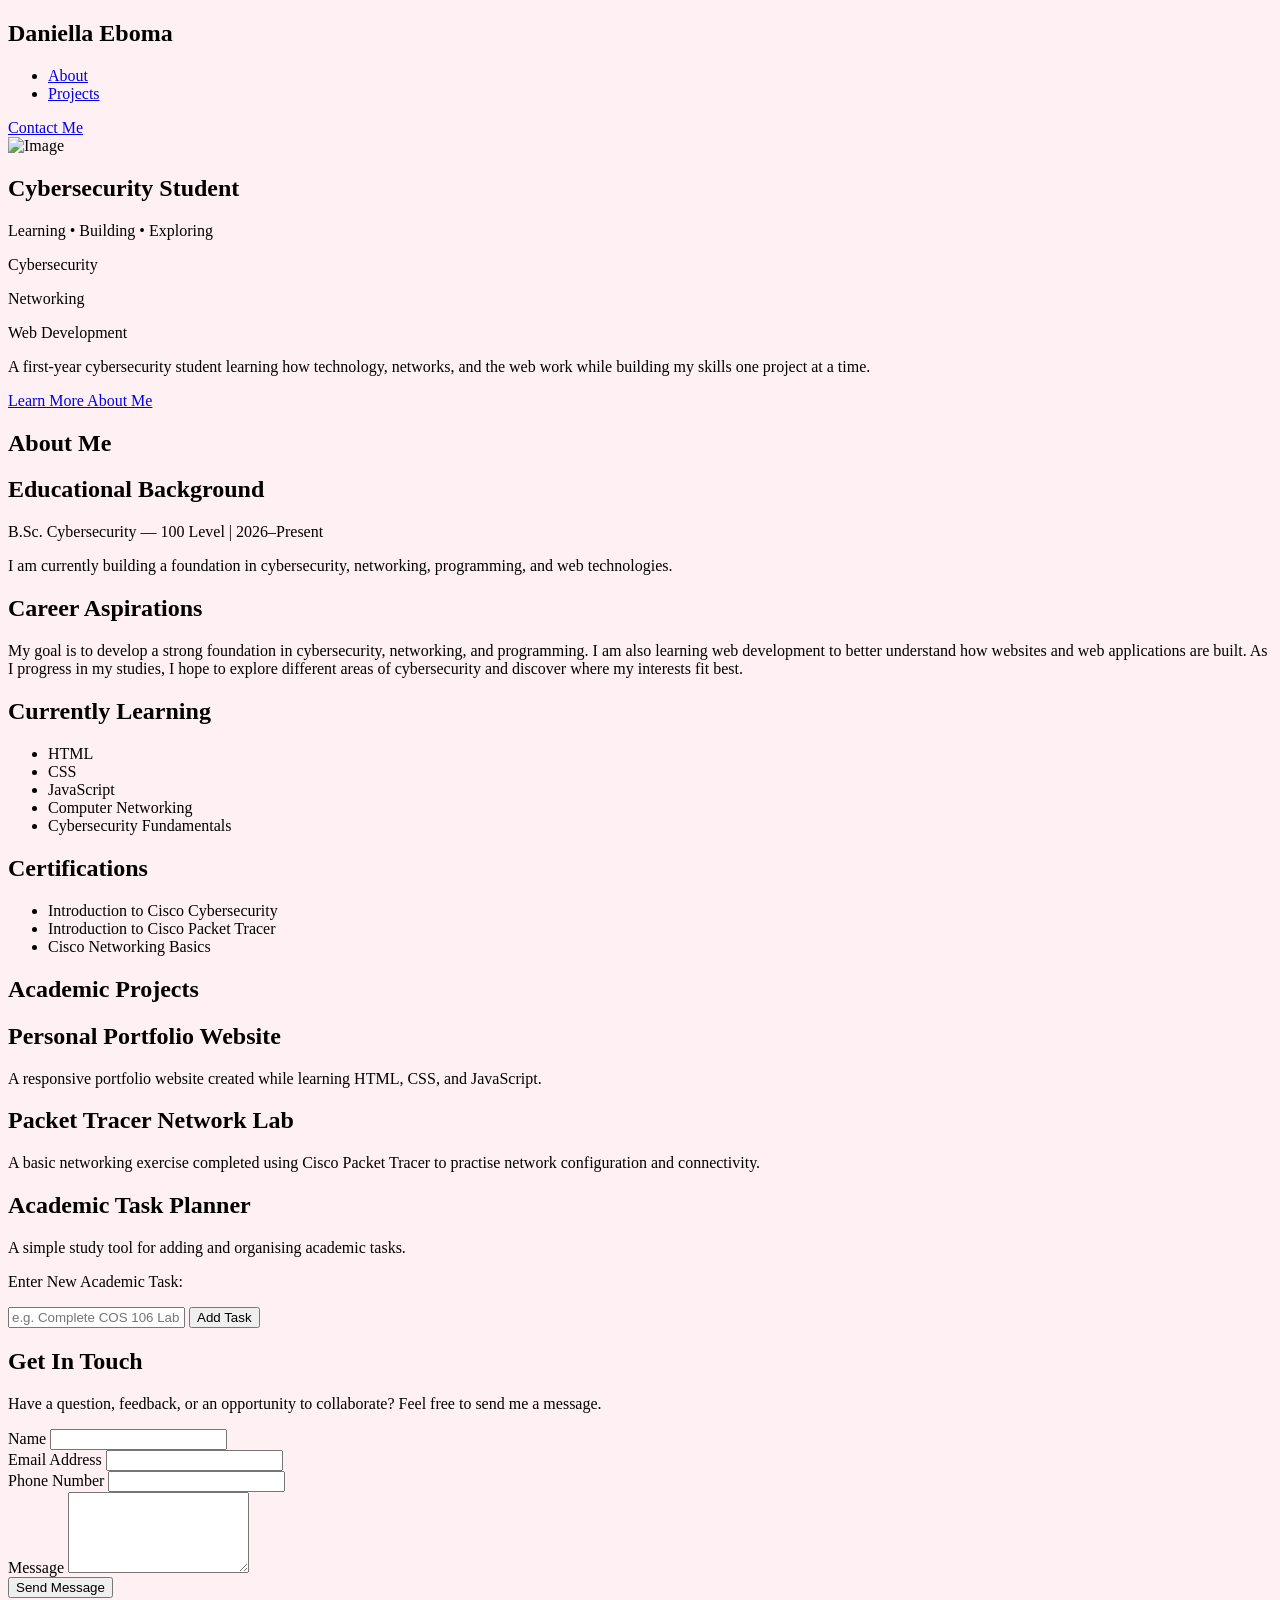
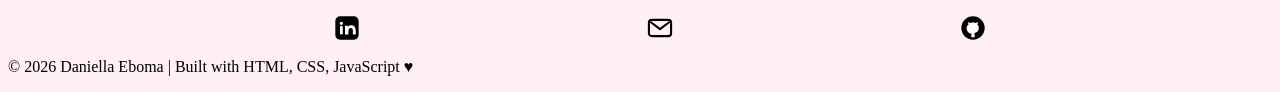
==== index.html @ d3c88ddd "fix HTML Structure" ====
<!DOCTYPE html>
<html lang="en">

<head>
    <meta charset="UTF-8">
    <meta name="viewport" content="width=device-width, initial-scale=1.0">
    <title>Daniella Eboma | Portfolio</title>
    <link rel="stylesheet" href="styles.css">
</head>

<body>
    <header>
        <nav>
            <div>
                <h1>Daniella Eboma</h1>
            </div>
            <div>
                <ul>
                    <li><a href="#aboutMe">About</a></li>
                    <li><a href="projects.html">Projects</a></li>
                </ul>
            </div>
            <div>
                <a href="contact.html">Contact Me</a>
            </div>
        </nav>
    </header>

    <main>
        <section>
            <img src="https://images.unsplash.com/photo-1540198163009-7afda7da2945?w=700&h=200" alt="Image">
            <div>
                <h1>Cybersecurity Student</h1>

                <p>Learning • Building • Exploring</p>

                <div id="keyword-animation">
                    <p>Cybersecurity</p>
                    <p>Networking</p>
                    <p>Web Development</p>
                </div>

                <p>
                    A first-year cybersecurity student learning how technology,
                    networks, and the web work while building my skills one project at a time.
                </p>

                <a href="#about">Learn More About Me</a>
            </div>
        </section>
        <section id="about">
            <div>

                <div id="education">
                    <h1>About Me</h1>
                    <h2>Educational Background</h2>
                    <p>B.Sc. Cybersecurity — 100 Level | 2026–Present</p>
                    <p>
                        I am currently building a foundation in cybersecurity,
                        networking, programming, and web technologies.
                    </p>
                </div>

                <div id="aspirations">
                    <h2>Career Aspirations</h2>

                    <p>
                        My goal is to develop a strong foundation in cybersecurity,
                        networking, and programming. I am also learning web development
                        to better understand how websites and web applications are built.
                        As I progress in my studies, I hope to explore different areas of
                        cybersecurity and discover where my interests fit best.
                    </p>
                </div>

                <div id="skills">
                    <h2>Currently Learning</h2>

                    <ul>
                        <li>HTML</li>
                        <li>CSS</li>
                        <li>JavaScript</li>
                        <li>Computer Networking</li>
                        <li>Cybersecurity Fundamentals</li>
                    </ul>
                </div>

                <div id="certifications">
                    <h2>Certifications</h2>
                    <ul>
                        <li>Introduction to Cisco Cybersecurity</li>
                        <li>Introduction to Cisco Packet Tracer</li>
                        <li>Cisco Networking Basics</li>
                    </ul>
                </div>
            </div>
        </section>
        <section id="projects">
            <h1>Academic Projects</h1>

            <div>
                <h2>Personal Portfolio Website</h2>
                <p>
                    A responsive portfolio website created while learning
                    HTML, CSS, and JavaScript.
                </p>
            </div>

            <div>
                <h2>Packet Tracer Network Lab</h2>
                <p>
                    A basic networking exercise completed using Cisco Packet Tracer
                    to practise network configuration and connectivity.
                </p>
            </div>
        </section>
        <section id="planner">
            <h1>Academic Task Planner</h1>
            <p>
                A simple study tool for adding and organising academic tasks.
            </p>
            <div>
                <form action="" method="post">
                    <label for="taskName">
                        <p>Enter New Academic Task:</p>
                    </label>
                    <input type="text" id="taskName" placeholder="e.g. Complete COS 106 Lab Report">
                    <button>Add Task</button>
                </form>
            </div>
        </section>
        <section id="contact">
            <div id="contact-form">
                <h1>Get In Touch</h1>

                <p>
                    Have a question, feedback, or an opportunity to collaborate?
                    Feel free to send me a message.
                </p>
                <form id="contactForm">
                    <div>
                        <label for="name">Name</label>
                        <input type="text" id="name" name="name" required>
                    </div>
                    <div>
                        <label for="email">Email Address</label>
                        <input type="email" id="email" name="email" required>
                    </div>
                    <div>
                        <label for="phone">Phone Number</label>
                        <input type="tel" id="phone" name="phone" required>
                    </div>
                    <div>
                        <label for="message">Message</label>
                        <textarea id="message" name="message" rows="5" required></textarea>
                    </div>
                    <button type="submit">Send Message</button>
                </form>
                <p id="formError"></p>
            </div>
        </section>
    </main>

    <footer>
        <div>
            <!-- Social Media Links -->
            <ul class="social-icon">
                <li><a href="#"><img src="images/svgs/linkedin-transparent.svg" alt="LinkedIn"></a></li>
                <li><a href="#"><img src="images/svgs/email-transparent.svg" alt="Email"></a></li>
                <li><a href="#"><img src="images/svgs/github-transparent.svg" alt="Github"></a></li>
            </ul>
        </div>
        <div>
            <p>
                &copy; 2026 Daniella Eboma | Built with HTML, CSS, JavaScript &hearts;
            </p>
        </div>
    </footer>
    <script src="script.js"></script>
</body>

</html>
---- styles.css ----
body{
    background-color: #fff0f3;
}

.social-icon {
  list-style: none;
  display: flex;
  justify-content: space-evenly;
  align-items: center;
}

.social-icon li {
    width: 28px;
  height: 28px;
  color: #4A0D18;
}
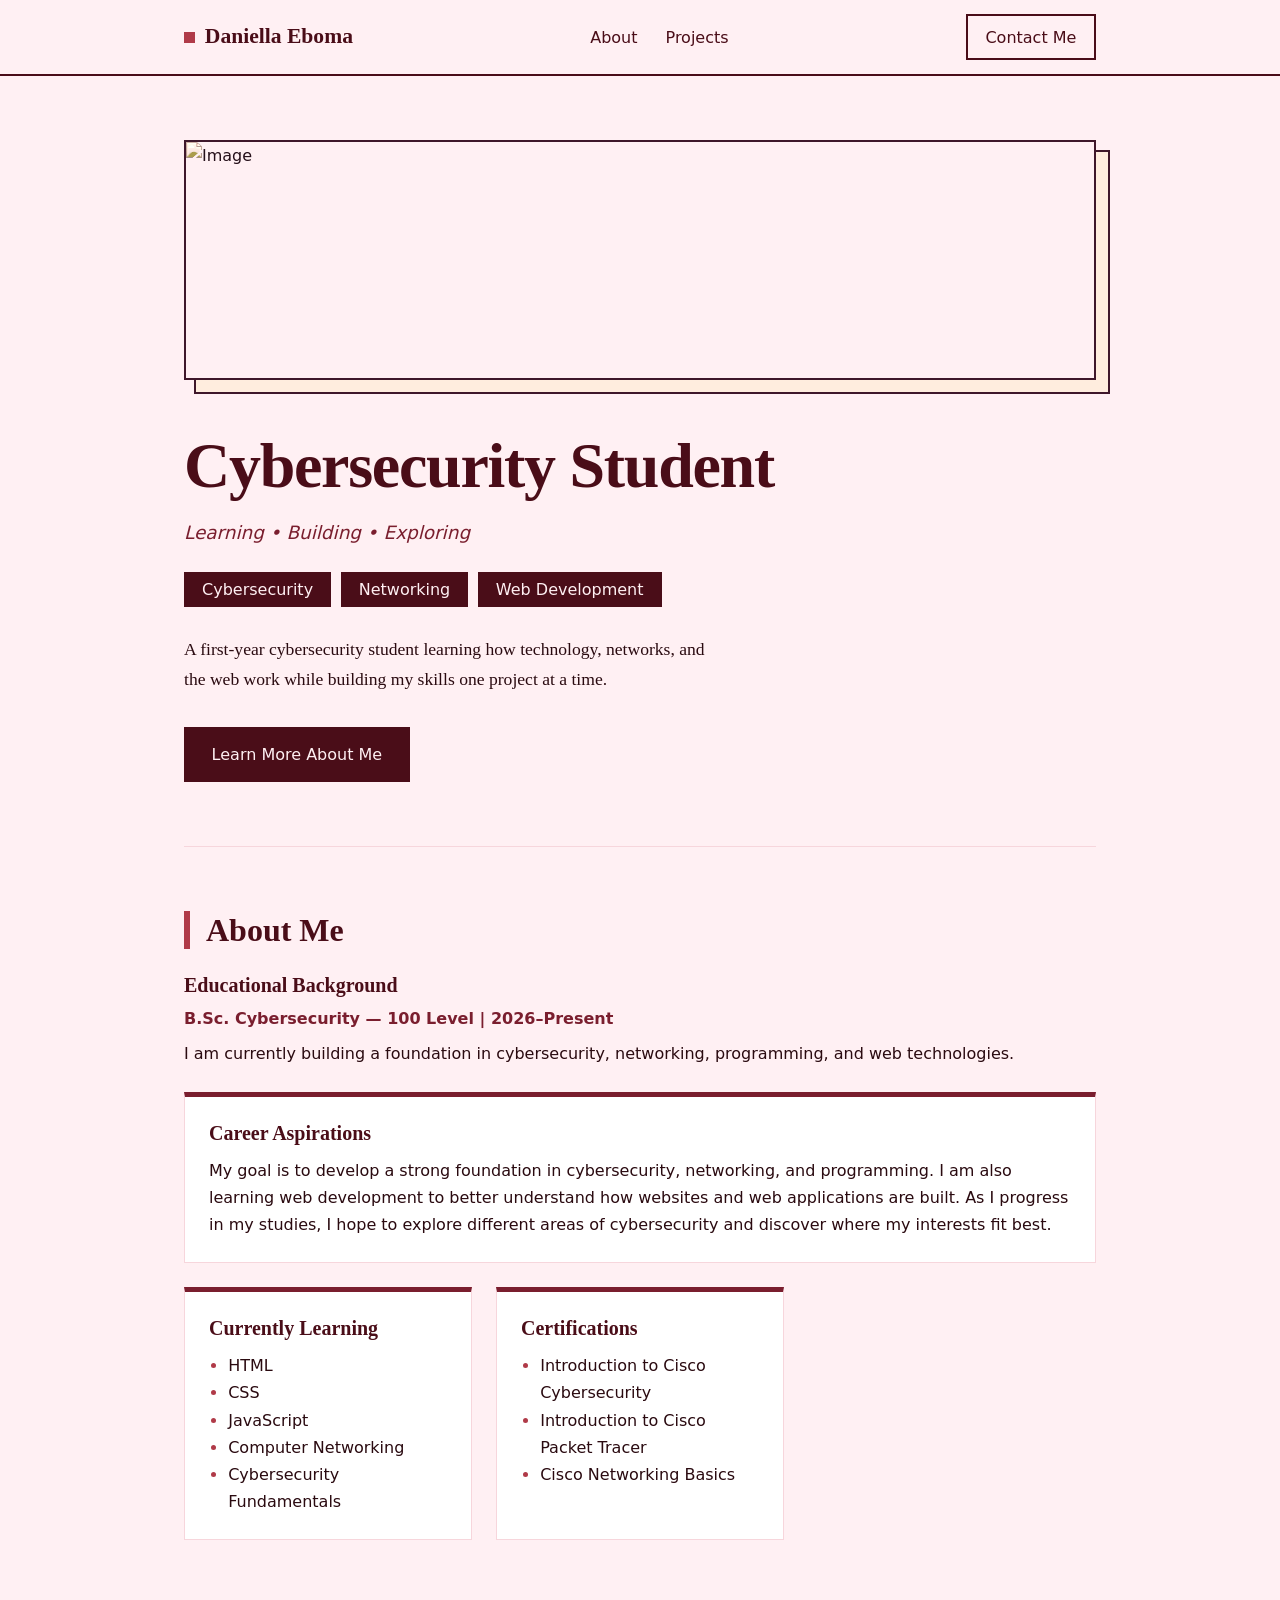
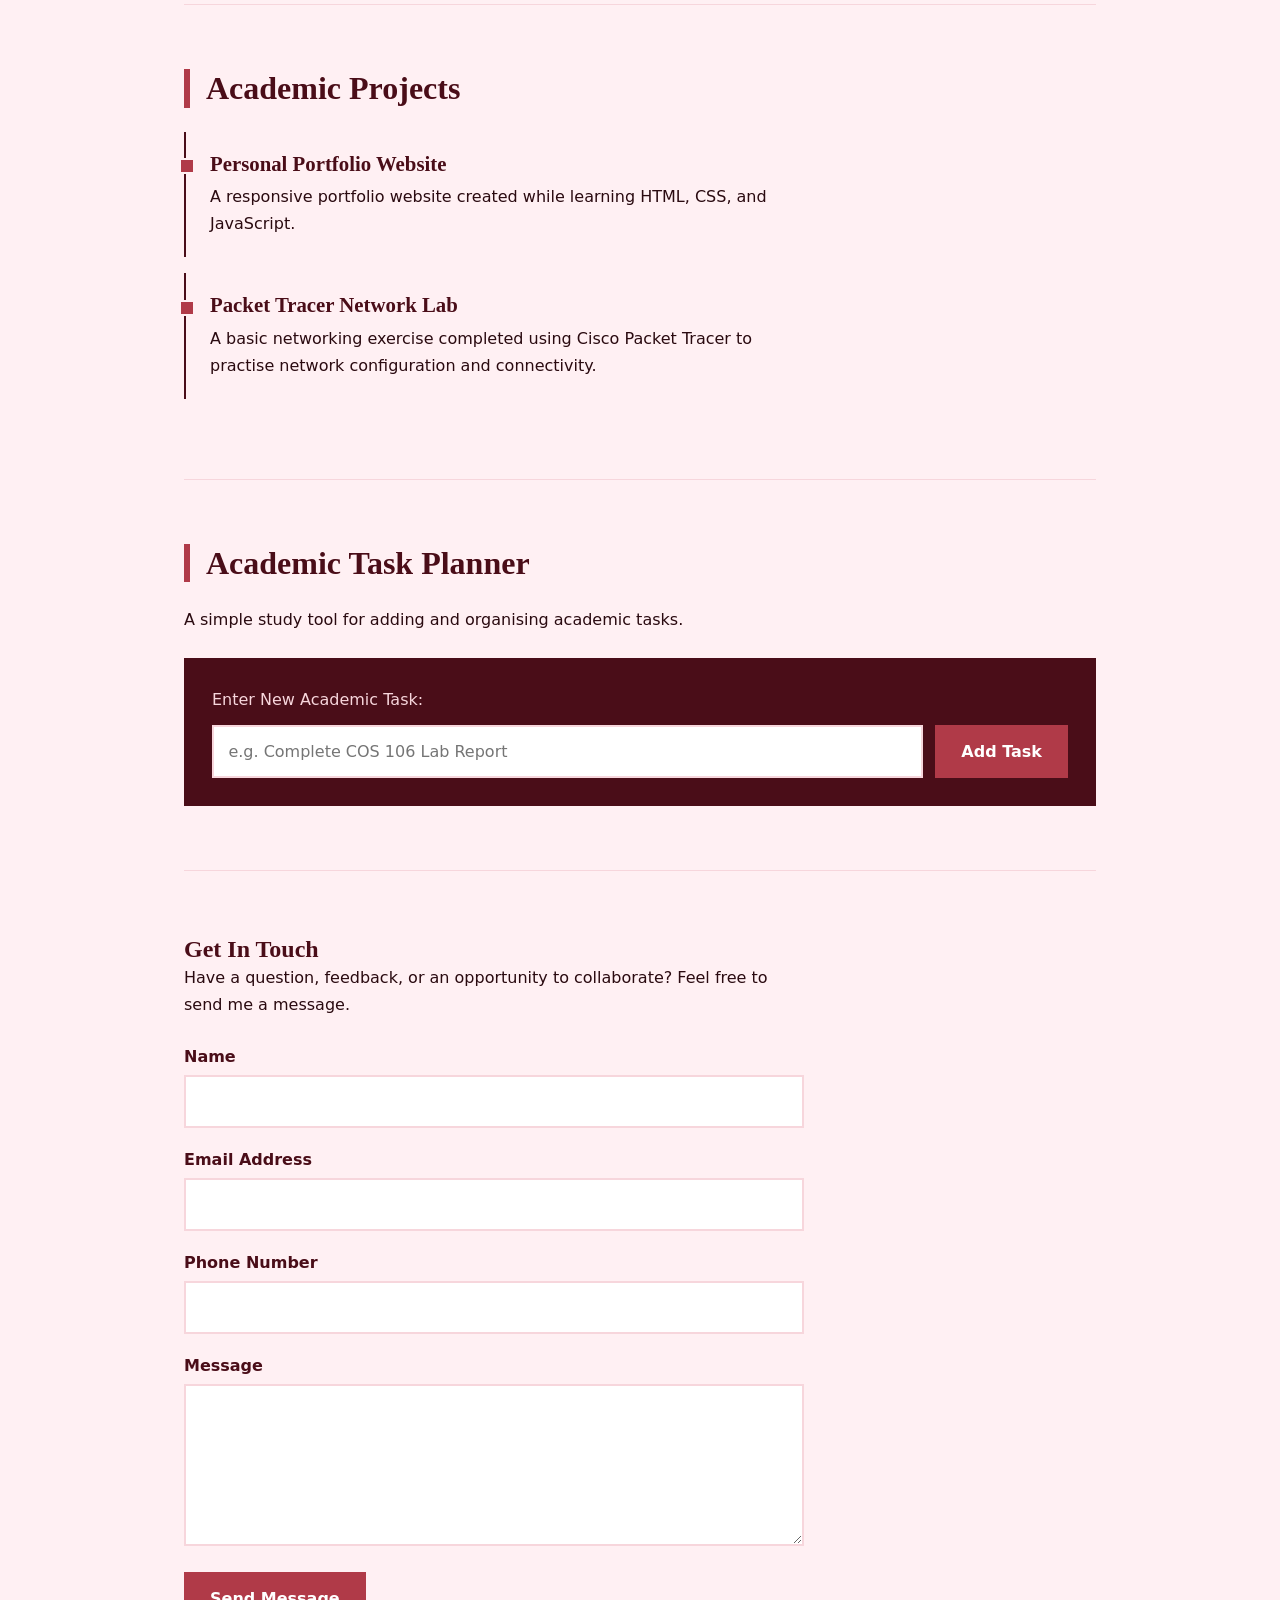
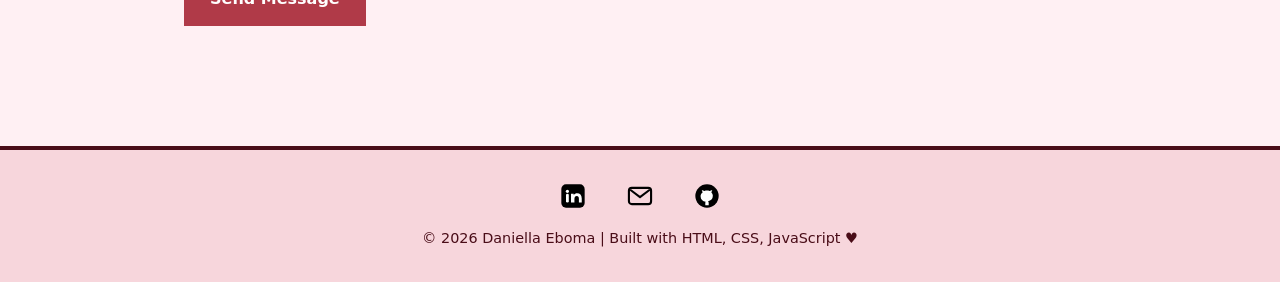
==== commit f25ace2c: "added portfolio styling" ====
--- a/index.html
+++ b/index.html
@@ -16,19 +16,19 @@
             </div>
             <div>
                 <ul>
-                    <li><a href="#aboutMe">About</a></li>
-                    <li><a href="projects.html">Projects</a></li>
+                    <li><a href="#about">About</a></li>
+                    <li><a href="#projects">Projects</a></li>
                 </ul>
             </div>
             <div>
-                <a href="contact.html">Contact Me</a>
+                <a href="#contact">Contact Me</a>
             </div>
         </nav>
     </header>
 
     <main>
         <section>
-            <img src="https://images.unsplash.com/photo-1540198163009-7afda7da2945?w=700&h=200" alt="Image">
+            <img src="https://images.unsplash.com/photo-1769504115756-b680ea4485fe" alt="Image">
             <div>
                 <h1>Cybersecurity Student</h1>
 
--- a/styles.css
+++ b/styles.css
@@ -1,16 +1,416 @@
-body{
+:root {
+    --oxblood: #4A0D18;
+    --claret: #7A1E2E;
+    --madder: #B03A48;
+    --petal: #F7D6DC;
+    --blush: #fff0f3;
+    --ink: #2A0A10;
+}
+
+* {
+    box-sizing: border-box;
+    margin: 0;
+    padding: 0;
+}
+
+body {
     background-color: #fff0f3;
+    color: var(--ink);
+    font-family: system-ui, -apple-system, "Segoe UI", Roboto, sans-serif;
+    line-height: 1.7;
+}
+
+h1,
+h2 {
+    font-family: Georgia, "Times New Roman", serif;
+    color: var(--oxblood);
+    line-height: 1.2;
+}
+
+a {
+    color: var(--claret);
+}
+
+a:focus-visible,
+button:focus-visible,
+input:focus-visible,
+textarea:focus-visible {
+    outline: 3px solid var(--madder);
+    outline-offset: 3px;
+}
+
+header {
+    position: sticky;
+    top: 0;
+    z-index: 10;
+    background-color: var(--blush);
+    border-bottom: 2px solid var(--oxblood);
+}
+
+nav {
+    max-width: 960px;
+    margin: 0 auto;
+    padding: 0.9rem 1.5rem;
+    display: flex;
+    align-items: center;
+    justify-content: space-between;
+    flex-wrap: wrap;
+    gap: 0.75rem;
+}
+
+nav h1 {
+    font-size: 1.35rem;
+}
+
+nav h1::before {
+    content: "";
+    display: inline-block;
+    width: 0.7rem;
+    height: 0.7rem;
+    margin-right: 0.6rem;
+    background-color: var(--madder);
+}
+
+nav ul {
+    list-style: none;
+    display: flex;
+    gap: 1.75rem;
+}
+
+nav ul a {
+    color: var(--oxblood);
+    text-decoration: none;
+    padding-bottom: 2px;
+    border-bottom: 2px solid transparent;
+    transition: border-color 0.2s;
+}
+
+nav ul a:hover {
+    border-bottom-color: var(--madder);
+}
+
+nav > div:last-child a {
+    display: inline-block;
+    padding: 0.45rem 1.1rem;
+    border: 2px solid var(--oxblood);
+    color: var(--oxblood);
+    text-decoration: none;
+    transition: background-color 0.2s, color 0.2s;
+}
+
+nav > div:last-child a:hover {
+    background-color: var(--oxblood);
+    color: var(--blush);
+}
+
+main {
+    max-width: 960px;
+    margin: 0 auto;
+    padding: 0 1.5rem;
+}
+
+main > section {
+    padding: 4rem 0;
+    border-bottom: 1px solid var(--petal);
+}
+
+main > section:last-child {
+    border-bottom: none;
+}
+
+main > section > h1,
+#education h1 {
+    font-size: 2rem;
+    margin-bottom: 1.5rem;
+    padding-left: 1rem;
+    border-left: 6px solid var(--madder);
+}
+
+main > section:first-child img {
+    display: block;
+    width: 100%;
+    height: 240px;
+    object-fit: cover;
+    margin-bottom: 3rem;
+    border: 2px solid var(--oxblood);
+    box-shadow: 12px 12px 0 var(--petal), 12px 12px 0 2px var(--oxblood);
+    filter: sepia(0.5) hue-rotate(-30deg) saturate(1.2);
+}
+
+main > section:first-child > div h1 {
+    font-size: clamp(2.4rem, 7vw, 4rem);
+    letter-spacing: -0.02em;
+    margin-bottom: 0.75rem;
+}
+
+main > section:first-child > div > p:first-of-type {
+    color: var(--claret);
+    font-style: italic;
+    font-size: 1.15rem;
+    margin-bottom: 1.5rem;
+}
+
+#keyword-animation {
+    display: flex;
+    flex-wrap: wrap;
+    gap: 0.6rem;
+    margin-bottom: 1.75rem;
+}
+
+#keyword-animation p {
+    background-color: var(--oxblood);
+    color: var(--oxblood);
+    padding: 0.2rem 1rem;
+    line-height: 1.5;
+    border: 2px solid var(--oxblood);
+    transition: background-color 0.25s, color 0.25s;
+}
+
+#keyword-animation p:hover {
+    background-color: transparent;
+    color: var(--oxblood);
+}
+
+#keyword-animation p {
+    color: var(--blush);
+}
+
+main > section:first-child > div > p:last-of-type {
+    max-width: 60ch;
+    margin-bottom: 2rem;
+    font-family: Georgia, serif;
+    font-size: 1.1rem;
+}
+
+main > section:first-child > div > a {
+    display: inline-block;
+    padding: 0.75rem 1.6rem;
+    background-color: var(--oxblood);
+    color: var(--blush);
+    text-decoration: none;
+    border: 2px solid var(--oxblood);
+    transition: background-color 0.2s, color 0.2s;
+}
+
+main > section:first-child > div > a:hover {
+    background-color: transparent;
+    color: var(--oxblood);
+}
+
+#about > div {
+    display: grid;
+    grid-template-columns: repeat(auto-fit, minmax(260px, 1fr));
+    gap: 1.5rem;
+}
+
+#education {
+    grid-column: 1 / -1;
+}
+
+#education h2 {
+    font-size: 1.25rem;
+    margin-bottom: 0.5rem;
+}
+
+#education p:first-of-type {
+    color: var(--claret);
+    font-weight: 600;
+    margin-bottom: 0.5rem;
+}
+
+#aspirations,
+#skills,
+#certifications {
+    background-color: #fff;
+    border: 1px solid var(--petal);
+    border-top: 5px solid var(--claret);
+    padding: 1.5rem;
+}
+
+#aspirations {
+    grid-column: 1 / -1;
+}
+
+#aspirations h2,
+#skills h2,
+#certifications h2 {
+    font-size: 1.25rem;
+    margin-bottom: 0.75rem;
+}
+
+#skills ul,
+#certifications ul {
+    padding-left: 1.2rem;
+}
+
+#skills li::marker,
+#certifications li::marker {
+    color: var(--madder);
+}
+
+#projects > div {
+    padding: 1.25rem 0 1.25rem 1.5rem;
+    margin-bottom: 1rem;
+    border-left: 2px solid var(--oxblood);
+    position: relative;
+}
+
+#projects > div::before {
+    content: "";
+    position: absolute;
+    left: -7px;
+    top: 1.65rem;
+    width: 12px;
+    height: 12px;
+    background-color: var(--madder);
+    border: 2px solid var(--blush);
+}
+
+#projects h2 {
+    font-size: 1.3rem;
+    margin-bottom: 0.4rem;
+}
+
+#projects p {
+    max-width: 60ch;
+}
+
+#planner > p {
+    margin-bottom: 1.5rem;
+}
+
+#planner > div {
+    background-color: var(--oxblood);
+    padding: 1.75rem;
+}
+
+#planner form {
+    display: flex;
+    flex-wrap: wrap;
+    gap: 0.75rem;
+    align-items: end;
+}
+
+#planner label {
+    flex-basis: 100%;
+    color: var(--petal);
+}
+
+#planner input {
+    flex: 1 1 260px;
+}
+
+input,
+textarea {
+    width: 100%;
+    padding: 0.7rem 0.9rem;
+    font: inherit;
+    color: var(--ink);
+    background-color: #fff;
+    border: 2px solid var(--petal);
+    border-radius: 0;
+}
+
+input:focus,
+textarea:focus {
+    border-color: var(--madder);
+}
+
+button {
+    padding: 0.7rem 1.5rem;
+    font: inherit;
+    font-weight: 600;
+    cursor: pointer;
+    background-color: var(--madder);
+    color: #fff;
+    border: 2px solid var(--madder);
+    transition: background-color 0.2s, color 0.2s;
+}
+
+button:hover {
+    background-color: transparent;
+    color: var(--madder);
+}
+
+#planner button:hover {
+    color: var(--petal);
+    border-color: var(--petal);
+}
+
+#contact-form {
+    max-width: 620px;
+}
+
+#contact-form > p {
+    margin-bottom: 1.5rem;
+}
+
+#contactForm > div {
+    margin-bottom: 1.1rem;
+}
+
+#contactForm label {
+    display: block;
+    margin-bottom: 0.3rem;
+    font-weight: 600;
+    color: var(--oxblood);
+}
+
+#contactForm button:hover {
+    color: var(--madder);
+}
+
+#formError {
+    margin-top: 1rem;
+    color: var(--claret);
+    font-weight: 600;
+}
+
+footer {
+    margin-top: 2rem;
+    padding: 2rem 1.5rem;
+    text-align: center;
+    background-color: var(--petal);
+    border-top: 4px solid var(--oxblood);
+}
+
+footer p {
+    font-size: 0.9rem;
+    color: var(--oxblood);
 }
 
 .social-icon {
-  list-style: none;
-  display: flex;
-  justify-content: space-evenly;
-  align-items: center;
+    list-style: none;
+    display: flex;
+    justify-content: space-evenly;
+    align-items: center;
+    max-width: 240px;
+    margin: 0 auto 1rem;
 }
 
 .social-icon li {
     width: 28px;
-  height: 28px;
-  color: #4A0D18;
+    height: 28px;
+    color: #4A0D18;
+}
+
+.social-icon img {
+    display: block;
+    width: 100%;
+    height: 100%;
+    transition: transform 0.2s;
+}
+
+.social-icon a:hover img {
+    transform: translateY(-3px);
+}
+
+@media (max-width: 640px) {
+    nav {
+        justify-content: center;
+    }
+
+    main > section {
+        padding: 3rem 0;
+    }
 }
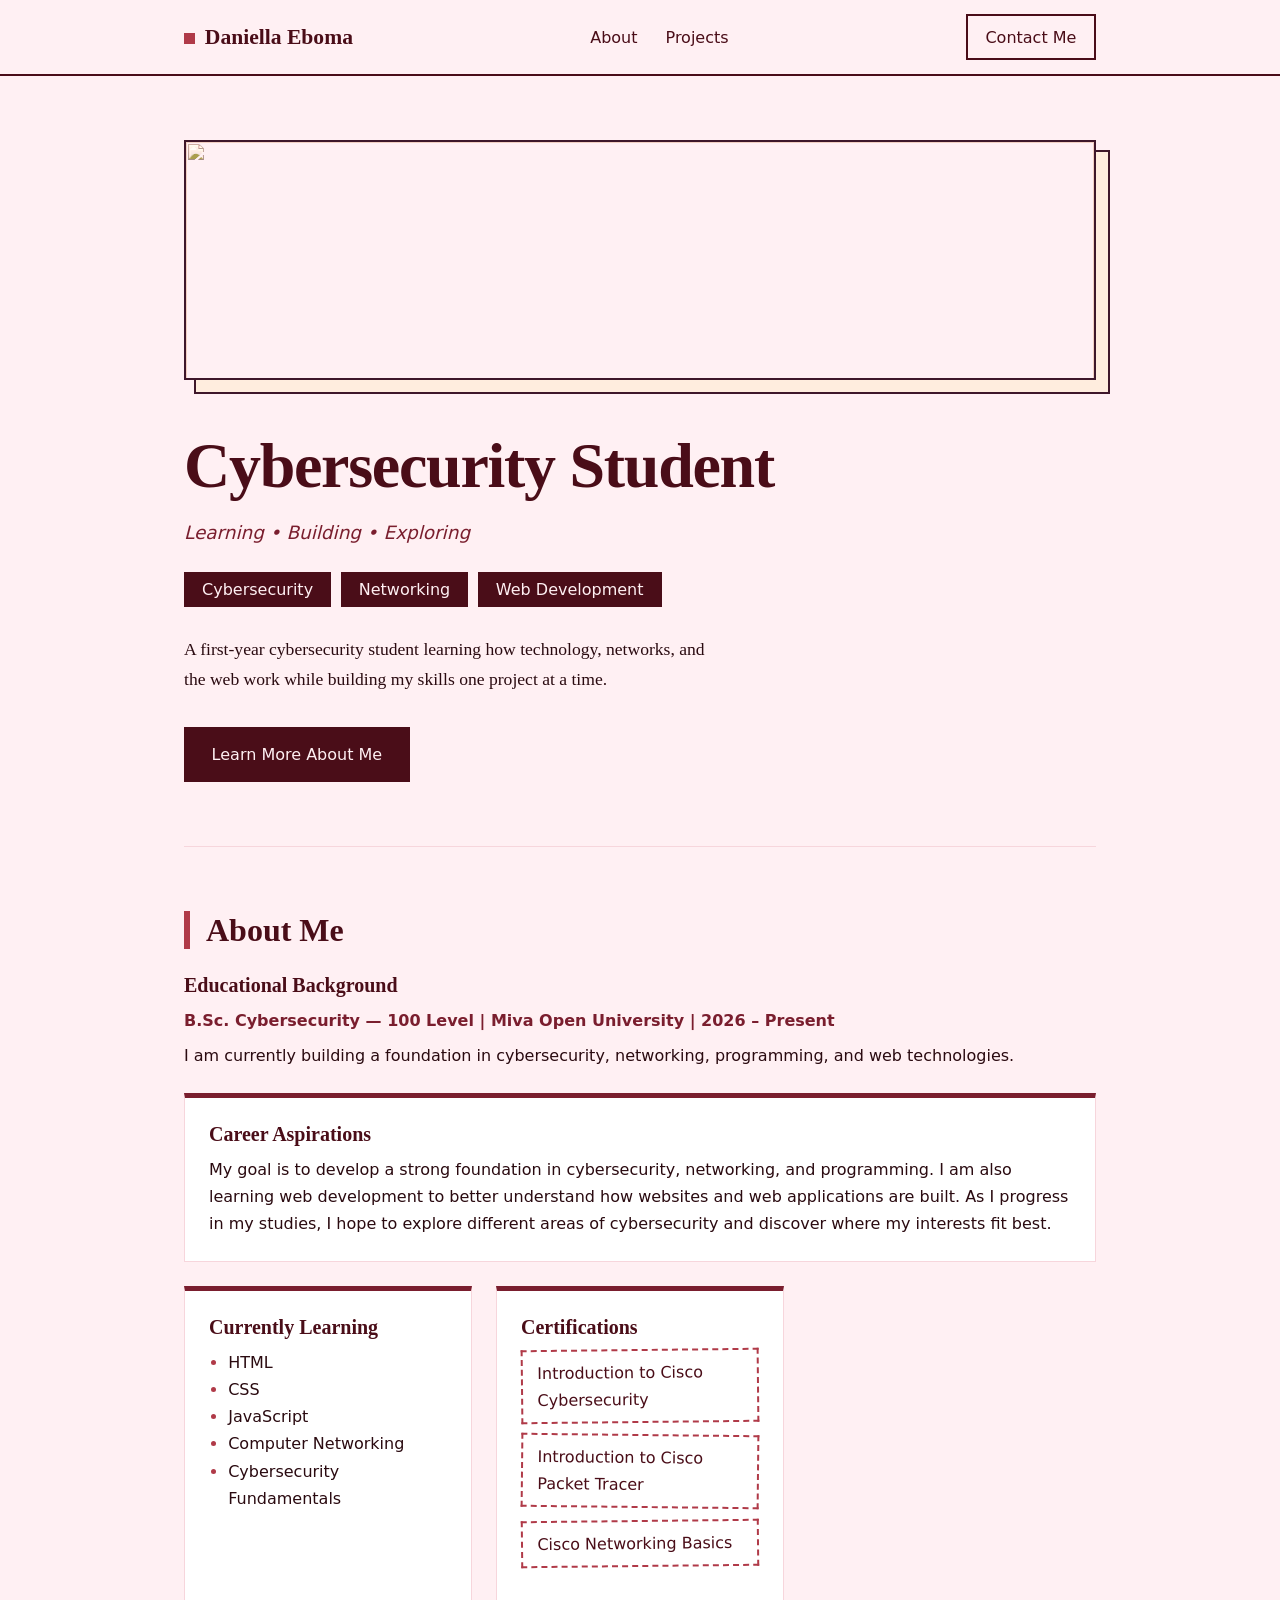
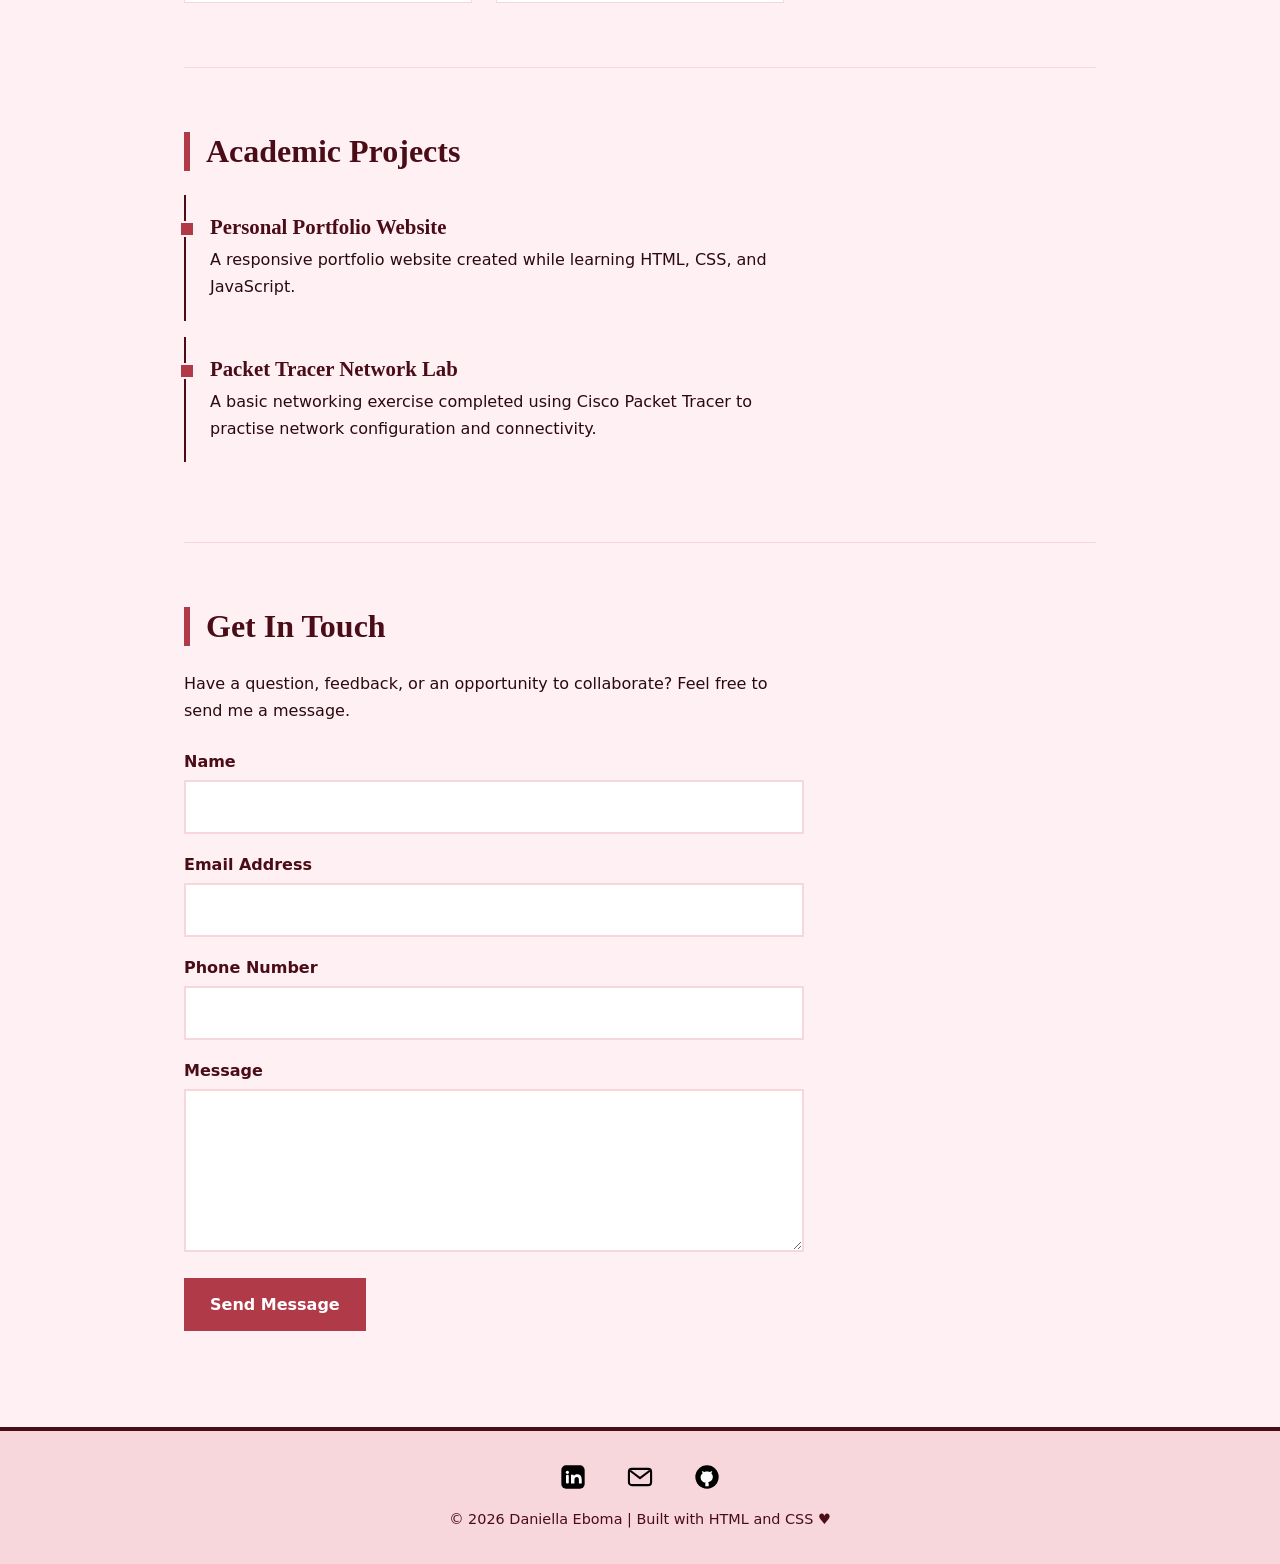
==== commit fb4872f9: "refactored HTML structure and add red-themed styles" ====
--- a/index.html
+++ b/index.html
@@ -4,57 +4,54 @@
 <head>
     <meta charset="UTF-8">
     <meta name="viewport" content="width=device-width, initial-scale=1.0">
+    <meta name="description"
+        content="Portfolio of Daniella Eboma, a first-year cybersecurity student learning networking and web development.">
     <title>Daniella Eboma | Portfolio</title>
     <link rel="stylesheet" href="styles.css">
 </head>
 
-<body>
+<body id="top">
     <header>
-        <nav>
-            <div>
-                <h1>Daniella Eboma</h1>
-            </div>
-            <div>
-                <ul>
-                    <li><a href="#about">About</a></li>
-                    <li><a href="#projects">Projects</a></li>
-                </ul>
-            </div>
-            <div>
-                <a href="#contact">Contact Me</a>
-            </div>
+        <nav aria-label="Main">
+            <a class="brand" href="#top">Daniella Eboma</a>
+            <ul>
+                <li><a href="#about">About</a></li>
+                <li><a href="#projects">Projects</a></li>
+            </ul>
+            <a class="contact-link" href="#contact">Contact Me</a>
         </nav>
     </header>
 
     <main>
-        <section>
-            <img src="https://images.unsplash.com/photo-1769504115756-b680ea4485fe" alt="Image">
+        <section class="hero">
+            <img src="https://images.unsplash.com/photo-1769504115756-b680ea4485fe?w=1400&auto=format&fit=crop" alt=""
+                width="1400" height="480">
             <div>
                 <h1>Cybersecurity Student</h1>
+                <p class="tagline">Learning • Building • Exploring</p>
 
-                <p>Learning • Building • Exploring</p>
+                <ul class="keywords">
+                    <li>Cybersecurity</li>
+                    <li>Networking</li>
+                    <li>Web Development</li>
+                </ul>
 
-                <div id="keyword-animation">
-                    <p>Cybersecurity</p>
-                    <p>Networking</p>
-                    <p>Web Development</p>
-                </div>
-
-                <p>
+                <p class="intro">
                     A first-year cybersecurity student learning how technology,
                     networks, and the web work while building my skills one project at a time.
                 </p>
 
-                <a href="#about">Learn More About Me</a>
+                <a class="button" href="#about">Learn More About Me</a>
             </div>
         </section>
-        <section id="about">
-            <div>
 
+        <section id="about" aria-labelledby="about-title">
+            <h2 id="about-title">About Me</h2>
+
+            <div class="about-grid">
                 <div id="education">
-                    <h1>About Me</h1>
-                    <h2>Educational Background</h2>
-                    <p>B.Sc. Cybersecurity — 100 Level | 2026–Present</p>
+                    <h3>Educational Background</h3>
+                    <p class="detail">B.Sc. Cybersecurity — 100 Level | Miva Open University | 2026 – Present</p>
                     <p>
                         I am currently building a foundation in cybersecurity,
                         networking, programming, and web technologies.
@@ -62,8 +59,7 @@
                 </div>
 
                 <div id="aspirations">
-                    <h2>Career Aspirations</h2>
-
+                    <h3>Career Aspirations</h3>
                     <p>
                         My goal is to develop a strong foundation in cybersecurity,
                         networking, and programming. I am also learning web development
@@ -74,8 +70,7 @@
                 </div>
 
                 <div id="skills">
-                    <h2>Currently Learning</h2>
-
+                    <h3>Currently Learning</h3>
                     <ul>
                         <li>HTML</li>
                         <li>CSS</li>
@@ -86,7 +81,7 @@
                 </div>
 
                 <div id="certifications">
-                    <h2>Certifications</h2>
+                    <h3>Certifications</h3>
                     <ul>
                         <li>Introduction to Cisco Cybersecurity</li>
                         <li>Introduction to Cisco Packet Tracer</li>
@@ -95,60 +90,48 @@
                 </div>
             </div>
         </section>
-        <section id="projects">
-            <h1>Academic Projects</h1>
 
-            <div>
-                <h2>Personal Portfolio Website</h2>
+        <section id="projects" aria-labelledby="projects-title">
+            <h2 id="projects-title">Academic Projects</h2>
+
+            <article>
+                <h3>Personal Portfolio Website</h3>
                 <p>
                     A responsive portfolio website created while learning
                     HTML, CSS, and JavaScript.
                 </p>
-            </div>
+            </article>
 
-            <div>
-                <h2>Packet Tracer Network Lab</h2>
+            <article>
+                <h3>Packet Tracer Network Lab</h3>
                 <p>
                     A basic networking exercise completed using Cisco Packet Tracer
                     to practise network configuration and connectivity.
                 </p>
-            </div>
+            </article>
         </section>
-        <section id="planner">
-            <h1>Academic Task Planner</h1>
-            <p>
-                A simple study tool for adding and organising academic tasks.
-            </p>
-            <div>
-                <form action="" method="post">
-                    <label for="taskName">
-                        <p>Enter New Academic Task:</p>
-                    </label>
-                    <input type="text" id="taskName" placeholder="e.g. Complete COS 106 Lab Report">
-                    <button>Add Task</button>
-                </form>
-            </div>
-        </section>
-        <section id="contact">
+
+        <section id="contact" aria-labelledby="contact-title">
             <div id="contact-form">
-                <h1>Get In Touch</h1>
+                <h2 id="contact-title">Get In Touch</h2>
 
                 <p>
                     Have a question, feedback, or an opportunity to collaborate?
                     Feel free to send me a message.
                 </p>
-                <form id="contactForm">
+
+                <form action="mailto:your-email@example.com" method="post" enctype="text/plain">
                     <div>
                         <label for="name">Name</label>
-                        <input type="text" id="name" name="name" required>
+                        <input type="text" id="name" name="name" autocomplete="name" required>
                     </div>
                     <div>
                         <label for="email">Email Address</label>
-                        <input type="email" id="email" name="email" required>
+                        <input type="email" id="email" name="email" autocomplete="email" required>
                     </div>
                     <div>
                         <label for="phone">Phone Number</label>
-                        <input type="tel" id="phone" name="phone" required>
+                        <input type="tel" id="phone" name="phone" autocomplete="tel">
                     </div>
                     <div>
                         <label for="message">Message</label>
@@ -156,27 +139,23 @@
                     </div>
                     <button type="submit">Send Message</button>
                 </form>
-                <p id="formError"></p>
             </div>
         </section>
     </main>
 
     <footer>
-        <div>
-            <!-- Social Media Links -->
-            <ul class="social-icon">
-                <li><a href="#"><img src="images/svgs/linkedin-transparent.svg" alt="LinkedIn"></a></li>
-                <li><a href="#"><img src="images/svgs/email-transparent.svg" alt="Email"></a></li>
-                <li><a href="#"><img src="images/svgs/github-transparent.svg" alt="Github"></a></li>
-            </ul>
-        </div>
-        <div>
-            <p>
-                &copy; 2026 Daniella Eboma | Built with HTML, CSS, JavaScript &hearts;
-            </p>
-        </div>
+        <ul class="social-icon">
+            <li><a href="https://www.linkedin.com/in/your-username" target="_blank" rel="noopener"><img
+                        src="images/svgs/linkedin-transparent.svg" alt="LinkedIn"></a></li>
+            <li><a href="mailto:your-email@example.com"><img src="images/svgs/email-transparent.svg" alt="Email"></a>
+            </li>
+            <li><a href="https://github.com/your-username" target="_blank" rel="noopener"><img
+                        src="images/svgs/github-transparent.svg" alt="GitHub"></a></li>
+        </ul>
+        <p>
+            &copy; 2026 Daniella Eboma | Built with HTML and CSS &hearts;
+        </p>
     </footer>
-    <script src="script.js"></script>
 </body>
 
 </html>
--- a/styles.css
+++ b/styles.css
@@ -13,6 +13,11 @@
     padding: 0;
 }
 
+html {
+    scroll-behavior: smooth;
+    scroll-padding-top: 5rem;
+}
+
 body {
     background-color: #fff0f3;
     color: var(--ink);
@@ -20,8 +25,14 @@
     line-height: 1.7;
 }
 
+::selection {
+    background-color: var(--madder);
+    color: #fff;
+}
+
 h1,
-h2 {
+h2,
+h3 {
     font-family: Georgia, "Times New Roman", serif;
     color: var(--oxblood);
     line-height: 1.2;
@@ -58,11 +69,15 @@
     gap: 0.75rem;
 }
 
-nav h1 {
+.brand {
+    font-family: Georgia, "Times New Roman", serif;
     font-size: 1.35rem;
-}
-
-nav h1::before {
+    font-weight: 700;
+    color: var(--oxblood);
+    text-decoration: none;
+}
+
+.brand::before {
     content: "";
     display: inline-block;
     width: 0.7rem;
@@ -80,7 +95,6 @@
 nav ul a {
     color: var(--oxblood);
     text-decoration: none;
-    padding-bottom: 2px;
     border-bottom: 2px solid transparent;
     transition: border-color 0.2s;
 }
@@ -89,18 +103,32 @@
     border-bottom-color: var(--madder);
 }
 
-nav > div:last-child a {
+.contact-link,
+.button {
     display: inline-block;
+    text-decoration: none;
+    border: 2px solid var(--oxblood);
+    transition: background-color 0.2s, color 0.2s;
+}
+
+.contact-link {
     padding: 0.45rem 1.1rem;
-    border: 2px solid var(--oxblood);
-    color: var(--oxblood);
-    text-decoration: none;
-    transition: background-color 0.2s, color 0.2s;
-}
-
-nav > div:last-child a:hover {
+    color: var(--oxblood);
+}
+
+.contact-link:hover,
+.button {
     background-color: var(--oxblood);
     color: var(--blush);
+}
+
+.button {
+    padding: 0.75rem 1.6rem;
+}
+
+.button:hover {
+    background-color: transparent;
+    color: var(--oxblood);
 }
 
 main {
@@ -109,24 +137,24 @@
     padding: 0 1.5rem;
 }
 
-main > section {
+main>section {
     padding: 4rem 0;
     border-bottom: 1px solid var(--petal);
 }
 
-main > section:last-child {
+main>section:last-child {
     border-bottom: none;
 }
 
-main > section > h1,
-#education h1 {
+main>section>h2,
+#contact-form h2 {
     font-size: 2rem;
     margin-bottom: 1.5rem;
     padding-left: 1rem;
     border-left: 6px solid var(--madder);
 }
 
-main > section:first-child img {
+.hero img {
     display: block;
     width: 100%;
     height: 240px;
@@ -137,82 +165,68 @@
     filter: sepia(0.5) hue-rotate(-30deg) saturate(1.2);
 }
 
-main > section:first-child > div h1 {
+.hero h1 {
     font-size: clamp(2.4rem, 7vw, 4rem);
     letter-spacing: -0.02em;
     margin-bottom: 0.75rem;
 }
 
-main > section:first-child > div > p:first-of-type {
+.tagline {
     color: var(--claret);
     font-style: italic;
     font-size: 1.15rem;
     margin-bottom: 1.5rem;
 }
 
-#keyword-animation {
+.keywords {
+    list-style: none;
     display: flex;
     flex-wrap: wrap;
     gap: 0.6rem;
     margin-bottom: 1.75rem;
 }
 
-#keyword-animation p {
-    background-color: var(--oxblood);
-    color: var(--oxblood);
+.keywords li {
     padding: 0.2rem 1rem;
     line-height: 1.5;
+    background-color: var(--oxblood);
+    color: var(--blush);
     border: 2px solid var(--oxblood);
     transition: background-color 0.25s, color 0.25s;
 }
 
-#keyword-animation p:hover {
+.keywords li:hover {
     background-color: transparent;
     color: var(--oxblood);
 }
 
-#keyword-animation p {
-    color: var(--blush);
-}
-
-main > section:first-child > div > p:last-of-type {
+.intro {
     max-width: 60ch;
     margin-bottom: 2rem;
     font-family: Georgia, serif;
     font-size: 1.1rem;
 }
 
-main > section:first-child > div > a {
-    display: inline-block;
-    padding: 0.75rem 1.6rem;
-    background-color: var(--oxblood);
-    color: var(--blush);
-    text-decoration: none;
-    border: 2px solid var(--oxblood);
-    transition: background-color 0.2s, color 0.2s;
-}
-
-main > section:first-child > div > a:hover {
-    background-color: transparent;
-    color: var(--oxblood);
-}
-
-#about > div {
+.about-grid {
     display: grid;
     grid-template-columns: repeat(auto-fit, minmax(260px, 1fr));
     gap: 1.5rem;
 }
 
-#education {
+#education,
+#aspirations {
     grid-column: 1 / -1;
 }
 
-#education h2 {
+#education h3,
+#aspirations h3,
+#skills h3,
+#certifications h3 {
     font-size: 1.25rem;
-    margin-bottom: 0.5rem;
-}
-
-#education p:first-of-type {
+    margin-bottom: 0.6rem;
+}
+
+.detail {
     color: var(--claret);
     font-weight: 600;
     margin-bottom: 0.5rem;
@@ -227,35 +241,38 @@
     padding: 1.5rem;
 }
 
-#aspirations {
-    grid-column: 1 / -1;
-}
-
-#aspirations h2,
-#skills h2,
-#certifications h2 {
-    font-size: 1.25rem;
-    margin-bottom: 0.75rem;
-}
-
-#skills ul,
+#skills ul {
+    padding-left: 1.2rem;
+}
+
+#skills li::marker {
+    color: var(--madder);
+}
+
 #certifications ul {
-    padding-left: 1.2rem;
-}
-
-#skills li::marker,
-#certifications li::marker {
-    color: var(--madder);
-}
-
-#projects > div {
+    list-style: none;
+}
+
+#certifications li {
+    padding: 0.5rem 0.9rem;
+    margin-bottom: 0.7rem;
+    border: 2px dashed var(--madder);
+    color: var(--oxblood);
+    transform: rotate(-0.6deg);
+}
+
+#certifications li:nth-child(even) {
+    transform: rotate(0.6deg);
+}
+
+#projects article {
+    position: relative;
     padding: 1.25rem 0 1.25rem 1.5rem;
     margin-bottom: 1rem;
     border-left: 2px solid var(--oxblood);
-    position: relative;
-}
-
-#projects > div::before {
+}
+
+#projects article::before {
     content: "";
     position: absolute;
     left: -7px;
@@ -266,7 +283,7 @@
     border: 2px solid var(--blush);
 }
 
-#projects h2 {
+#projects h3 {
     font-size: 1.3rem;
     margin-bottom: 0.4rem;
 }
@@ -275,29 +292,23 @@
     max-width: 60ch;
 }
 
-#planner > p {
+#contact-form {
+    max-width: 620px;
+}
+
+#contact-form>p {
     margin-bottom: 1.5rem;
 }
 
-#planner > div {
-    background-color: var(--oxblood);
-    padding: 1.75rem;
-}
-
-#planner form {
-    display: flex;
-    flex-wrap: wrap;
-    gap: 0.75rem;
-    align-items: end;
-}
-
-#planner label {
-    flex-basis: 100%;
-    color: var(--petal);
-}
-
-#planner input {
-    flex: 1 1 260px;
+form div {
+    margin-bottom: 1.1rem;
+}
+
+label {
+    display: block;
+    margin-bottom: 0.3rem;
+    font-weight: 600;
+    color: var(--oxblood);
 }
 
 input,
@@ -332,40 +343,6 @@
     color: var(--madder);
 }
 
-#planner button:hover {
-    color: var(--petal);
-    border-color: var(--petal);
-}
-
-#contact-form {
-    max-width: 620px;
-}
-
-#contact-form > p {
-    margin-bottom: 1.5rem;
-}
-
-#contactForm > div {
-    margin-bottom: 1.1rem;
-}
-
-#contactForm label {
-    display: block;
-    margin-bottom: 0.3rem;
-    font-weight: 600;
-    color: var(--oxblood);
-}
-
-#contactForm button:hover {
-    color: var(--madder);
-}
-
-#formError {
-    margin-top: 1rem;
-    color: var(--claret);
-    font-weight: 600;
-}
-
 footer {
     margin-top: 2rem;
     padding: 2rem 1.5rem;
@@ -403,6 +380,7 @@
 
 .social-icon a:hover img {
     transform: translateY(-3px);
+    box-shadow: 0 0 10px #7A1E2E;
 }
 
 @media (max-width: 640px) {
@@ -410,7 +388,17 @@
         justify-content: center;
     }
 
-    main > section {
+    main>section {
         padding: 3rem 0;
     }
+}
+
+@media (prefers-reduced-motion: reduce) {
+    html {
+        scroll-behavior: auto;
+    }
+
+    * {
+        transition: none !important;
+    }
 }
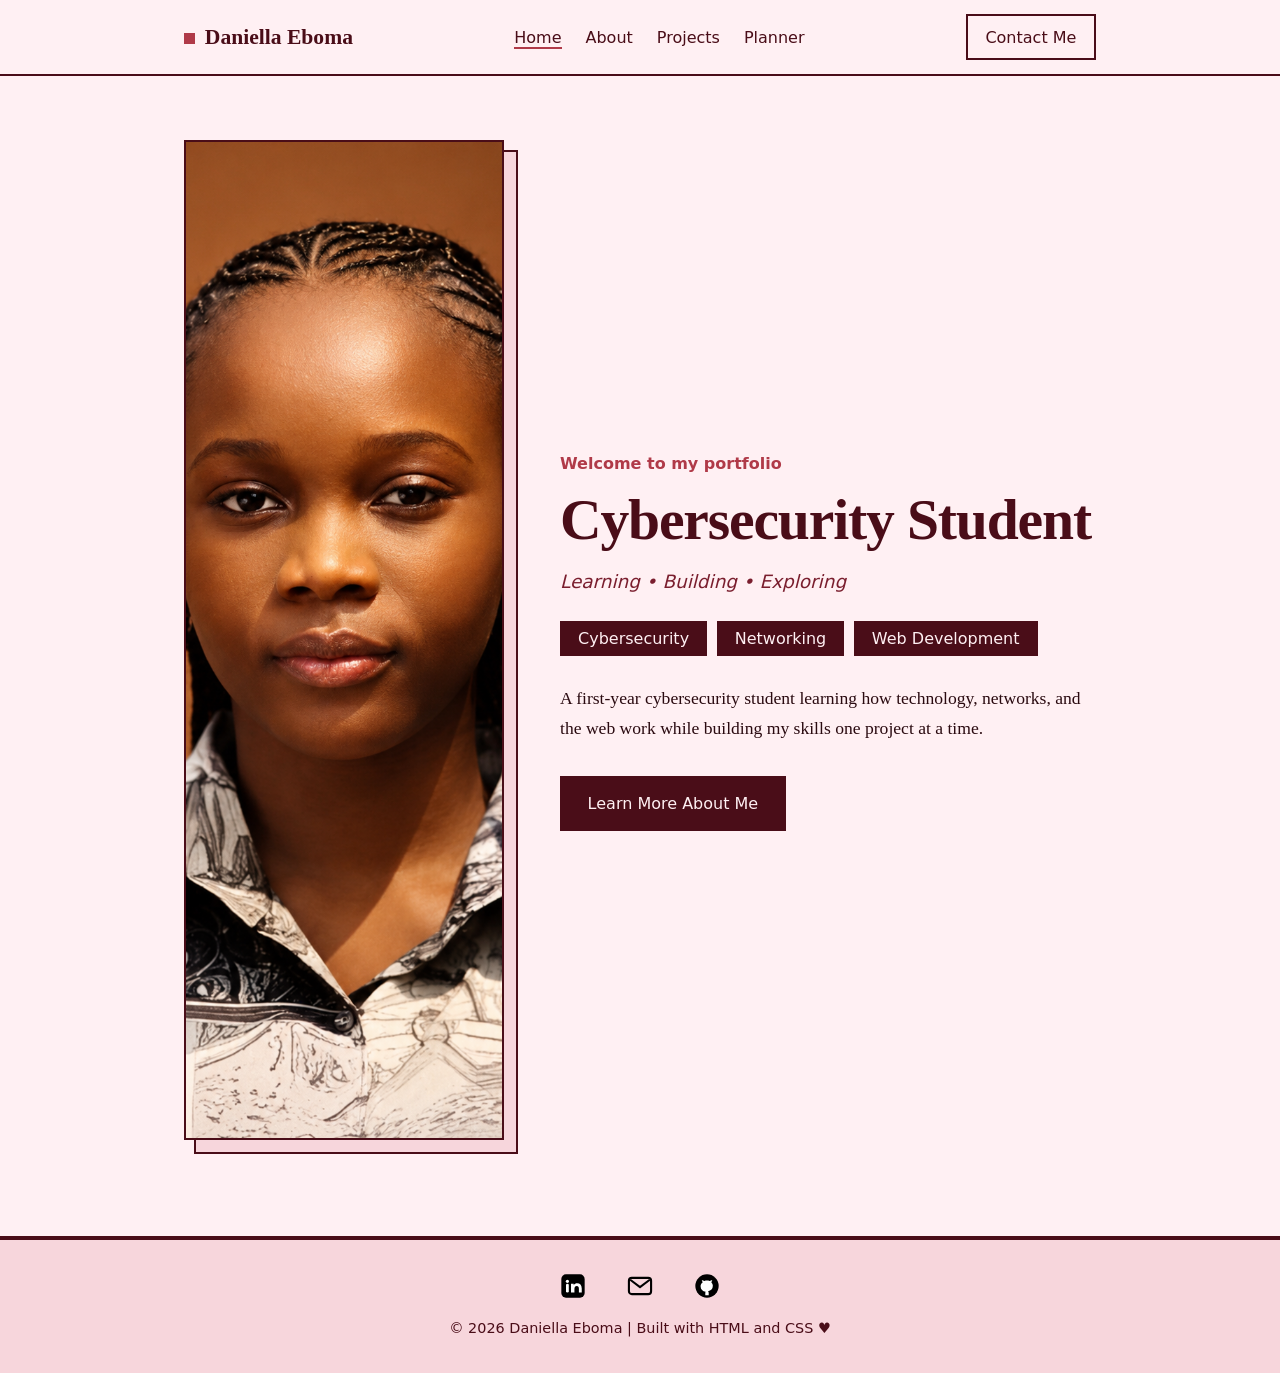
==== commit fbd9821a: "split site into five pages" ====
--- a/index.html
+++ b/index.html
@@ -4,29 +4,32 @@
 <head>
     <meta charset="UTF-8">
     <meta name="viewport" content="width=device-width, initial-scale=1.0">
-    <meta name="description"
-        content="Portfolio of Daniella Eboma, a first-year cybersecurity student learning networking and web development.">
-    <title>Daniella Eboma | Portfolio</title>
+    <meta name="description" content="Portfolio of Daniella Eboma, a first-year cybersecurity student learning networking and web development.">
+    <title>Home | Daniella Eboma</title>
     <link rel="stylesheet" href="styles.css">
 </head>
 
-<body id="top">
+<body>
     <header>
         <nav aria-label="Main">
-            <a class="brand" href="#top">Daniella Eboma</a>
+            <a class="brand" href="index.html">Daniella Eboma</a>
             <ul>
-                <li><a href="#about">About</a></li>
-                <li><a href="#projects">Projects</a></li>
+                <li><a href="index.html" aria-current="page">Home</a></li>
+                <li><a href="about.html">About</a></li>
+                <li><a href="projects.html">Projects</a></li>
+                <li><a href="planner.html">Planner</a></li>
             </ul>
-            <a class="contact-link" href="#contact">Contact Me</a>
+            <a class="contact-link" href="contact.html">Contact Me</a>
         </nav>
     </header>
 
     <main>
         <section class="hero">
-            <img src="https://images.unsplash.com/photo-1769504115756-b680ea4485fe?w=1400&auto=format&fit=crop" alt=""
-                width="1400" height="480">
+            <figure class="portrait">
+                <img src="images/daniella.jpg" alt="Portrait of Daniella Eboma" width="800" height="1000">
+            </figure>
             <div>
+                <p class="welcome">Welcome to my portfolio</p>
                 <h1>Cybersecurity Student</h1>
                 <p class="tagline">Learning • Building • Exploring</p>
 
@@ -41,120 +44,18 @@
                     networks, and the web work while building my skills one project at a time.
                 </p>
 
-                <a class="button" href="#about">Learn More About Me</a>
-            </div>
-        </section>
-
-        <section id="about" aria-labelledby="about-title">
-            <h2 id="about-title">About Me</h2>
-
-            <div class="about-grid">
-                <div id="education">
-                    <h3>Educational Background</h3>
-                    <p class="detail">B.Sc. Cybersecurity — 100 Level | Miva Open University | 2026 – Present</p>
-                    <p>
-                        I am currently building a foundation in cybersecurity,
-                        networking, programming, and web technologies.
-                    </p>
-                </div>
-
-                <div id="aspirations">
-                    <h3>Career Aspirations</h3>
-                    <p>
-                        My goal is to develop a strong foundation in cybersecurity,
-                        networking, and programming. I am also learning web development
-                        to better understand how websites and web applications are built.
-                        As I progress in my studies, I hope to explore different areas of
-                        cybersecurity and discover where my interests fit best.
-                    </p>
-                </div>
-
-                <div id="skills">
-                    <h3>Currently Learning</h3>
-                    <ul>
-                        <li>HTML</li>
-                        <li>CSS</li>
-                        <li>JavaScript</li>
-                        <li>Computer Networking</li>
-                        <li>Cybersecurity Fundamentals</li>
-                    </ul>
-                </div>
-
-                <div id="certifications">
-                    <h3>Certifications</h3>
-                    <ul>
-                        <li>Introduction to Cisco Cybersecurity</li>
-                        <li>Introduction to Cisco Packet Tracer</li>
-                        <li>Cisco Networking Basics</li>
-                    </ul>
-                </div>
-            </div>
-        </section>
-
-        <section id="projects" aria-labelledby="projects-title">
-            <h2 id="projects-title">Academic Projects</h2>
-
-            <article>
-                <h3>Personal Portfolio Website</h3>
-                <p>
-                    A responsive portfolio website created while learning
-                    HTML, CSS, and JavaScript.
-                </p>
-            </article>
-
-            <article>
-                <h3>Packet Tracer Network Lab</h3>
-                <p>
-                    A basic networking exercise completed using Cisco Packet Tracer
-                    to practise network configuration and connectivity.
-                </p>
-            </article>
-        </section>
-
-        <section id="contact" aria-labelledby="contact-title">
-            <div id="contact-form">
-                <h2 id="contact-title">Get In Touch</h2>
-
-                <p>
-                    Have a question, feedback, or an opportunity to collaborate?
-                    Feel free to send me a message.
-                </p>
-
-                <form action="mailto:your-email@example.com" method="post" enctype="text/plain">
-                    <div>
-                        <label for="name">Name</label>
-                        <input type="text" id="name" name="name" autocomplete="name" required>
-                    </div>
-                    <div>
-                        <label for="email">Email Address</label>
-                        <input type="email" id="email" name="email" autocomplete="email" required>
-                    </div>
-                    <div>
-                        <label for="phone">Phone Number</label>
-                        <input type="tel" id="phone" name="phone" autocomplete="tel">
-                    </div>
-                    <div>
-                        <label for="message">Message</label>
-                        <textarea id="message" name="message" rows="5" required></textarea>
-                    </div>
-                    <button type="submit">Send Message</button>
-                </form>
+                <a class="button" href="about.html">Learn More About Me</a>
             </div>
         </section>
     </main>
 
     <footer>
         <ul class="social-icon">
-            <li><a href="https://www.linkedin.com/in/your-username" target="_blank" rel="noopener"><img
-                        src="images/svgs/linkedin-transparent.svg" alt="LinkedIn"></a></li>
-            <li><a href="mailto:your-email@example.com"><img src="images/svgs/email-transparent.svg" alt="Email"></a>
-            </li>
-            <li><a href="https://github.com/your-username" target="_blank" rel="noopener"><img
-                        src="images/svgs/github-transparent.svg" alt="GitHub"></a></li>
+            <li><a href="https://www.linkedin.com/in/your-username" target="_blank" rel="noopener"><img src="images/svgs/linkedin-transparent.svg" alt="LinkedIn"></a></li>
+            <li><a href="mailto:your-email@example.com"><img src="images/svgs/email-transparent.svg" alt="Email"></a></li>
+            <li><a href="https://github.com/your-username" target="_blank" rel="noopener"><img src="images/svgs/github-transparent.svg" alt="GitHub"></a></li>
         </ul>
-        <p>
-            &copy; 2026 Daniella Eboma | Built with HTML and CSS &hearts;
-        </p>
+        <p>&copy; 2026 Daniella Eboma | Built with HTML and CSS &hearts;</p>
     </footer>
 </body>
 
--- a/styles.css
+++ b/styles.css
@@ -89,7 +89,8 @@
 nav ul {
     list-style: none;
     display: flex;
-    gap: 1.75rem;
+    flex-wrap: wrap;
+    gap: 1.5rem;
 }
 
 nav ul a {
@@ -99,7 +100,8 @@
     transition: border-color 0.2s;
 }
 
-nav ul a:hover {
+nav ul a:hover,
+nav ul a[aria-current="page"] {
     border-bottom-color: var(--madder);
 }
 
@@ -117,6 +119,7 @@
 }
 
 .contact-link:hover,
+.contact-link[aria-current="page"],
 .button {
     background-color: var(--oxblood);
     color: var(--blush);
@@ -137,36 +140,53 @@
     padding: 0 1.5rem;
 }
 
-main>section {
+main > section {
     padding: 4rem 0;
     border-bottom: 1px solid var(--petal);
 }
 
-main>section:last-child {
+main > section:last-child {
     border-bottom: none;
 }
 
-main>section>h2,
-#contact-form h2 {
+.page-title,
+.section-title {
     font-size: 2rem;
     margin-bottom: 1.5rem;
     padding-left: 1rem;
     border-left: 6px solid var(--madder);
 }
 
-.hero img {
+.lead {
+    max-width: 60ch;
+    margin-bottom: 1.5rem;
+}
+
+.hero {
+    display: grid;
+    grid-template-columns: minmax(220px, 320px) 1fr;
+    gap: 3.5rem;
+    align-items: center;
+}
+
+.portrait img {
     display: block;
     width: 100%;
-    height: 240px;
+    aspect-ratio: 4 / 5;
     object-fit: cover;
-    margin-bottom: 3rem;
+    background-color: var(--petal);
     border: 2px solid var(--oxblood);
     box-shadow: 12px 12px 0 var(--petal), 12px 12px 0 2px var(--oxblood);
-    filter: sepia(0.5) hue-rotate(-30deg) saturate(1.2);
+}
+
+.welcome {
+    color: var(--madder);
+    font-weight: 600;
+    margin-bottom: 0.5rem;
 }
 
 .hero h1 {
-    font-size: clamp(2.4rem, 7vw, 4rem);
+    font-size: clamp(2.4rem, 6vw, 3.6rem);
     letter-spacing: -0.02em;
     margin-bottom: 0.75rem;
 }
@@ -214,14 +234,12 @@
 }
 
 #education,
-#aspirations {
+#aspirations,
+#certifications {
     grid-column: 1 / -1;
 }
 
-#education h3,
-#aspirations h3,
-#skills h3,
-#certifications h3 {
+.about-grid h2 {
     font-size: 1.25rem;
     margin-bottom: 0.6rem;
 }
@@ -234,6 +252,7 @@
 
 #aspirations,
 #skills,
+#hobbies,
 #certifications {
     background-color: #fff;
     border: 1px solid var(--petal);
@@ -241,34 +260,46 @@
     padding: 1.5rem;
 }
 
-#skills ul {
+#skills ul,
+#hobbies ul {
     padding-left: 1.2rem;
 }
 
-#skills li::marker {
+#skills li::marker,
+#hobbies li::marker {
     color: var(--madder);
 }
 
-#certifications ul {
-    list-style: none;
-}
-
-#certifications li {
-    padding: 0.5rem 0.9rem;
-    margin-bottom: 0.7rem;
-    border: 2px dashed var(--madder);
-    color: var(--oxblood);
-    transform: rotate(-0.6deg);
-}
-
-#certifications li:nth-child(even) {
-    transform: rotate(0.6deg);
+.table-wrap {
+    overflow-x: auto;
+}
+
+table {
+    width: 100%;
+    border-collapse: collapse;
+}
+
+th,
+td {
+    padding: 0.7rem 1rem;
+    text-align: left;
+    border-bottom: 1px dashed var(--madder);
+}
+
+th {
+    background-color: var(--oxblood);
+    color: var(--blush);
+    border-bottom: none;
 }
 
 #projects article {
     position: relative;
-    padding: 1.25rem 0 1.25rem 1.5rem;
-    margin-bottom: 1rem;
+    display: grid;
+    grid-template-columns: minmax(200px, 340px) 1fr;
+    gap: 2rem;
+    align-items: center;
+    padding: 1.25rem 0 1.25rem 2rem;
+    margin-bottom: 1.5rem;
     border-left: 2px solid var(--oxblood);
 }
 
@@ -276,32 +307,97 @@
     content: "";
     position: absolute;
     left: -7px;
-    top: 1.65rem;
+    top: 2rem;
     width: 12px;
     height: 12px;
     background-color: var(--madder);
     border: 2px solid var(--blush);
 }
 
-#projects h3 {
+#projects figure img {
+    display: block;
+    width: 100%;
+    aspect-ratio: 16 / 9;
+    object-fit: cover;
+    background-color: var(--petal);
+    border: 2px solid var(--oxblood);
+    box-shadow: 6px 6px 0 var(--petal);
+}
+
+#projects h2 {
     font-size: 1.3rem;
     margin-bottom: 0.4rem;
 }
 
-#projects p {
-    max-width: 60ch;
+.project-links {
+    list-style: none;
+    display: flex;
+    flex-wrap: wrap;
+    gap: 1.25rem;
+    margin-top: 0.75rem;
+}
+
+video {
+    display: block;
+    width: 100%;
+    max-width: 720px;
+    background-color: var(--oxblood);
+    border: 2px solid var(--oxblood);
+    box-shadow: 8px 8px 0 var(--petal);
+}
+
+.planner-panel {
+    background-color: var(--oxblood);
+    padding: 1.75rem;
+    margin-bottom: 2rem;
+}
+
+.planner-panel label {
+    color: var(--petal);
+}
+
+.task-row {
+    display: flex;
+    flex-wrap: wrap;
+    gap: 0.75rem;
+}
+
+.task-row input {
+    flex: 1 1 260px;
+}
+
+#taskList {
+    list-style: none;
+}
+
+#taskList li {
+    display: flex;
+    align-items: center;
+    justify-content: space-between;
+    gap: 1rem;
+    padding: 0.8rem 1rem;
+    margin-bottom: 0.6rem;
+    background-color: #fff;
+    border: 1px solid var(--petal);
+    border-left: 5px solid var(--madder);
+}
+
+#taskList li.done span {
+    text-decoration: line-through;
+    color: var(--claret);
+    opacity: 0.7;
 }
 
 #contact-form {
     max-width: 620px;
 }
 
-#contact-form>p {
-    margin-bottom: 1.5rem;
-}
-
 form div {
     margin-bottom: 1.1rem;
+}
+
+.task-row {
+    margin-bottom: 0;
 }
 
 label {
@@ -343,6 +439,17 @@
     color: var(--madder);
 }
 
+.planner-panel button:hover {
+    color: var(--petal);
+    border-color: var(--petal);
+}
+
+#formError {
+    margin-top: 1rem;
+    color: var(--claret);
+    font-weight: 600;
+}
+
 footer {
     margin-top: 2rem;
     padding: 2rem 1.5rem;
@@ -383,13 +490,28 @@
     box-shadow: 0 0 10px #7A1E2E;
 }
 
-@media (max-width: 640px) {
+@media (max-width: 720px) {
     nav {
         justify-content: center;
     }
 
-    main>section {
+    main > section {
         padding: 3rem 0;
+    }
+
+    .hero {
+        grid-template-columns: 1fr;
+        gap: 2.5rem;
+    }
+
+    .portrait {
+        max-width: 280px;
+    }
+
+    #projects article {
+        grid-template-columns: 1fr;
+        gap: 1rem;
+        padding-left: 1.25rem;
     }
 }
 
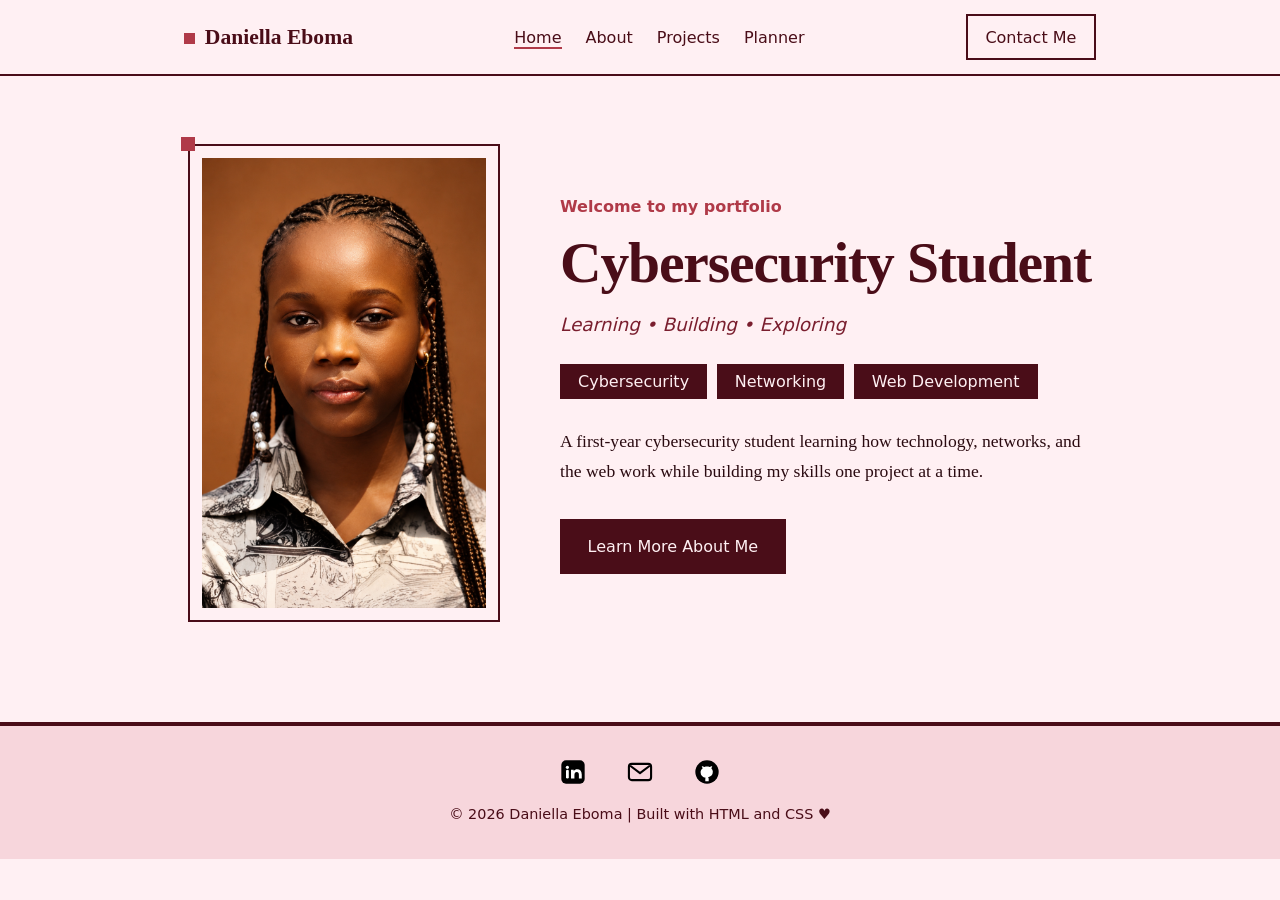
==== commit be6d7873: "added hobbies, real social links and profile image" ====
--- a/index.html
+++ b/index.html
@@ -4,7 +4,8 @@
 <head>
     <meta charset="UTF-8">
     <meta name="viewport" content="width=device-width, initial-scale=1.0">
-    <meta name="description" content="Portfolio of Daniella Eboma, a first-year cybersecurity student learning networking and web development.">
+    <meta name="description"
+        content="Portfolio of Daniella Eboma, a first-year cybersecurity student learning networking and web development.">
     <title>Home | Daniella Eboma</title>
     <link rel="stylesheet" href="styles.css">
 </head>
@@ -26,7 +27,7 @@
     <main>
         <section class="hero">
             <figure class="portrait">
-                <img src="images/daniella.jpg" alt="Portrait of Daniella Eboma" width="800" height="1000">
+                <img src="images/daniella.jpg" alt="Portrait of Daniella Eboma" width="450" height="450">
             </figure>
             <div>
                 <p class="welcome">Welcome to my portfolio</p>
@@ -51,9 +52,12 @@
 
     <footer>
         <ul class="social-icon">
-            <li><a href="https://www.linkedin.com/in/your-username" target="_blank" rel="noopener"><img src="images/svgs/linkedin-transparent.svg" alt="LinkedIn"></a></li>
-            <li><a href="mailto:your-email@example.com"><img src="images/svgs/email-transparent.svg" alt="Email"></a></li>
-            <li><a href="https://github.com/your-username" target="_blank" rel="noopener"><img src="images/svgs/github-transparent.svg" alt="GitHub"></a></li>
+            <li><a href="https://www.linkedin.com/in/your-username" target="_blank" rel="noopener"><img
+                        src="images/svgs/linkedin-transparent.svg" alt="LinkedIn"></a></li>
+            <li><a href="mailto:daniella.eboma@gmail.com"><img src="images/svgs/email-transparent.svg" alt="Email"></a>
+            </li>
+            <li><a href="https://github.com/dlc-ella" target="_blank" rel="noopener"><img
+                        src="images/svgs/github-transparent.svg" alt="GitHub"></a></li>
         </ul>
         <p>&copy; 2026 Daniella Eboma | Built with HTML and CSS &hearts;</p>
     </footer>
--- a/styles.css
+++ b/styles.css
@@ -140,12 +140,12 @@
     padding: 0 1.5rem;
 }
 
-main > section {
+main>section {
     padding: 4rem 0;
     border-bottom: 1px solid var(--petal);
 }
 
-main > section:last-child {
+main>section:last-child {
     border-bottom: none;
 }
 
@@ -169,14 +169,29 @@
     align-items: center;
 }
 
+.portrait {
+    position: relative;
+    margin: 18px;
+}
+
+.portrait::after {
+    content: "";
+    position: absolute;
+    top: -21px;
+    left: -21px;
+    width: 14px;
+    height: 14px;
+    background-color: var(--madder);
+}
+
 .portrait img {
     display: block;
     width: 100%;
-    aspect-ratio: 4 / 5;
+    aspect-ratio: 1 / 1;
     object-fit: cover;
     background-color: var(--petal);
-    border: 2px solid var(--oxblood);
-    box-shadow: 12px 12px 0 var(--petal), 12px 12px 0 2px var(--oxblood);
+    outline: 2px solid var(--oxblood);
+    outline-offset: 12px;
 }
 
 .welcome {
@@ -314,14 +329,18 @@
     border: 2px solid var(--blush);
 }
 
+#projects figure {
+    margin: 10px;
+}
+
 #projects figure img {
     display: block;
     width: 100%;
     aspect-ratio: 16 / 9;
     object-fit: cover;
     background-color: var(--petal);
-    border: 2px solid var(--oxblood);
-    box-shadow: 6px 6px 0 var(--petal);
+    outline: 2px solid var(--oxblood);
+    outline-offset: 8px;
 }
 
 #projects h2 {
@@ -495,7 +514,7 @@
         justify-content: center;
     }
 
-    main > section {
+    main>section {
         padding: 3rem 0;
     }
 
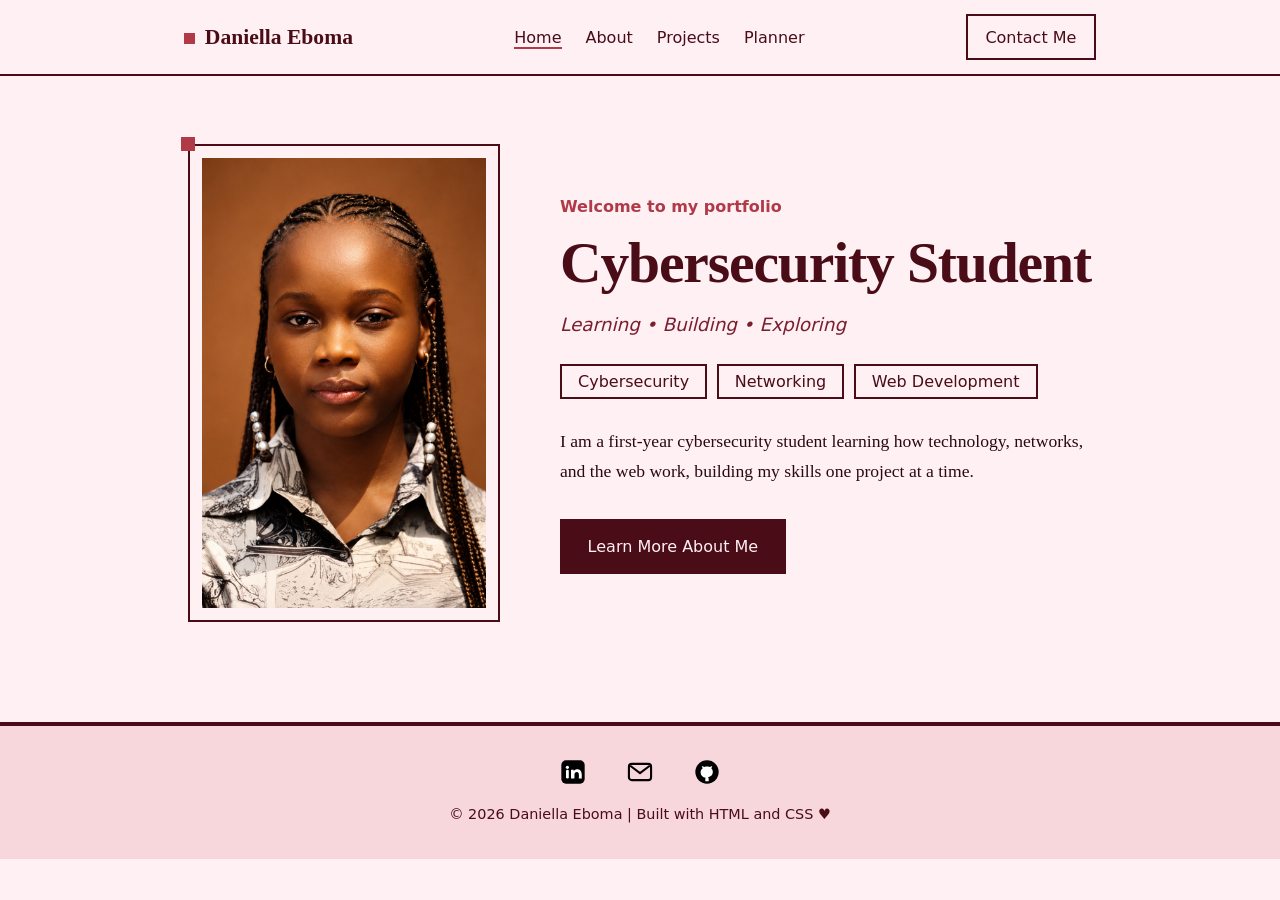
==== commit 163801f9: "added animations" ====
--- a/index.html
+++ b/index.html
@@ -41,8 +41,8 @@
                 </ul>
 
                 <p class="intro">
-                    A first-year cybersecurity student learning how technology,
-                    networks, and the web work while building my skills one project at a time.
+                    I am a first-year cybersecurity student learning how technology, networks, and the web work,
+                    building my skills one project at a time.
                 </p>
 
                 <a class="button" href="about.html">Learn More About Me</a>
--- a/styles.css
+++ b/styles.css
@@ -96,13 +96,14 @@
 nav ul a {
     color: var(--oxblood);
     text-decoration: none;
-    border-bottom: 2px solid transparent;
-    transition: border-color 0.2s;
+    padding-bottom: 2px;
+    background: linear-gradient(var(--madder), var(--madder)) left bottom / 0 2px no-repeat;
+    transition: background-size 0.25s;
 }
 
 nav ul a:hover,
 nav ul a[aria-current="page"] {
-    border-bottom-color: var(--madder);
+    background-size: 100% 2px;
 }
 
 .contact-link,
@@ -224,15 +225,43 @@
 .keywords li {
     padding: 0.2rem 1rem;
     line-height: 1.5;
-    background-color: var(--oxblood);
-    color: var(--blush);
+    color: var(--oxblood);
+    background-color: var(--blush);
     border: 2px solid var(--oxblood);
     transition: background-color 0.25s, color 0.25s;
+    position: relative;
+    overflow: hidden;
 }
 
 .keywords li:hover {
-    background-color: transparent;
-    color: var(--oxblood);
+    transform: translateY(-5px);
+}
+
+.keywords li::after {
+    content: "";
+    position: absolute;
+    inset: 0;
+    background-color: var(--oxblood);
+    transform-origin: right;
+    animation: declassify 0.7s cubic-bezier(0.7, 0, 0.2, 1) forwards;
+}
+
+.keywords li:nth-child(1)::after {
+    animation-delay: 0.5s;
+}
+
+.keywords li:nth-child(2)::after {
+    animation-delay: 0.75s;
+}
+
+.keywords li:nth-child(3)::after {
+    animation-delay: 1s;
+}
+
+@keyframes declassify {
+    to {
+        transform: scaleX(0);
+    }
 }
 
 .intro {
@@ -310,7 +339,7 @@
 #projects article {
     position: relative;
     display: grid;
-    grid-template-columns: minmax(200px, 340px) 1fr;
+    grid-template-columns: minmax(200px, 200px) 1fr;
     gap: 2rem;
     align-items: center;
     padding: 1.25rem 0 1.25rem 2rem;
@@ -336,7 +365,7 @@
 #projects figure img {
     display: block;
     width: 100%;
-    aspect-ratio: 16 / 9;
+    aspect-ratio: 1 / 1;
     object-fit: cover;
     background-color: var(--petal);
     outline: 2px solid var(--oxblood);
@@ -406,6 +435,56 @@
     color: var(--claret);
     opacity: 0.7;
 }
+
+#taskList .task-label {
+    display: flex;
+    align-items: center;
+    gap: 0.8rem;
+    flex: 1;
+    margin: 0;
+    font-weight: 400;
+    color: var(--ink);
+    cursor: pointer;
+}
+
+#taskList input[type="checkbox"] {
+    flex: none;
+    width: 1.2rem;
+    height: 1.2rem;
+    padding: 0;
+    accent-color: var(--madder);
+}
+
+#taskList li.done {
+    border-left-color: var(--petal);
+    background-color: var(--blush);
+}
+
+#taskList li.done .task-text {
+    text-decoration: line-through;
+    color: var(--claret);
+    opacity: 0.7;
+}
+
+#taskList .delete-btn {
+    padding: 0.3rem 0.9rem;
+    font-size: 0.9rem;
+    background-color: transparent;
+    color: var(--oxblood);
+    border: 2px solid var(--oxblood);
+}
+
+#taskList .delete-btn:hover {
+    background-color: var(--oxblood);
+    color: var(--blush);
+}
+
+#taskCount {
+    margin-bottom: 1rem;
+    color: var(--claret);
+    font-weight: 600;
+}
+
 
 #contact-form {
     max-width: 620px;
@@ -532,6 +611,10 @@
         gap: 1rem;
         padding-left: 1.25rem;
     }
+
+    #projects figure {
+        max-width: 300px;
+    }
 }
 
 @media (prefers-reduced-motion: reduce) {
@@ -539,7 +622,14 @@
         scroll-behavior: auto;
     }
 
-    * {
+    *,
+    *::before,
+    *::after {
         transition: none !important;
+        animation: none !important;
+    }
+
+    .keywords li::after {
+        display: none;
     }
 }
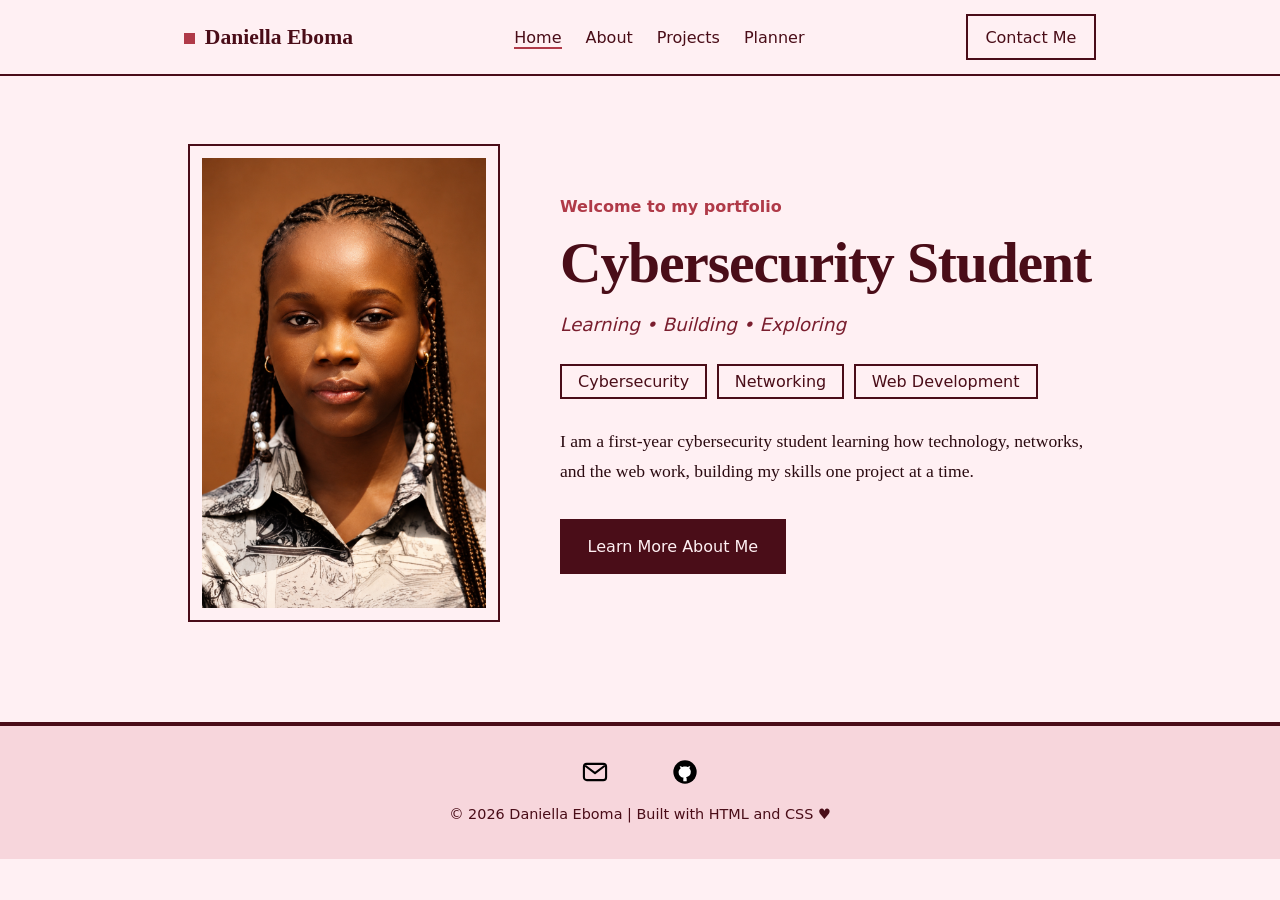
==== commit db727d03: "style update" ====
--- a/index.html
+++ b/index.html
@@ -52,8 +52,6 @@
 
     <footer>
         <ul class="social-icon">
-            <li><a href="https://www.linkedin.com/in/your-username" target="_blank" rel="noopener"><img
-                        src="images/svgs/linkedin-transparent.svg" alt="LinkedIn"></a></li>
             <li><a href="mailto:daniella.eboma@gmail.com"><img src="images/svgs/email-transparent.svg" alt="Email"></a>
             </li>
             <li><a href="https://github.com/dlc-ella" target="_blank" rel="noopener"><img
--- a/styles.css
+++ b/styles.css
@@ -175,15 +175,6 @@
     margin: 18px;
 }
 
-.portrait::after {
-    content: "";
-    position: absolute;
-    top: -21px;
-    left: -21px;
-    width: 14px;
-    height: 14px;
-    background-color: var(--madder);
-}
 
 .portrait img {
     display: block;
@@ -394,6 +385,12 @@
     box-shadow: 8px 8px 0 var(--petal);
 }
 
+/* PLANNER PAGE */
+
+[hidden] {
+    display: none !important;
+}
+
 .planner-panel {
     background-color: var(--oxblood);
     padding: 1.75rem;
@@ -408,82 +405,404 @@
     display: flex;
     flex-wrap: wrap;
     gap: 0.75rem;
+    margin-bottom: 0;
 }
 
 .task-row input {
     flex: 1 1 260px;
 }
 
-#taskList {
-    list-style: none;
-}
-
-#taskList li {
-    display: flex;
+.planner-panel button:hover {
+    color: var(--petal);
+    border-color: var(--petal);
+}
+
+#taskError {
+    margin-top: 0.7rem;
+    color: var(--petal);
+    font-weight: 600;
+}
+
+#taskError:empty {
+    display: none;
+}
+
+.task-options {
+    display: grid;
+    grid-template-columns: repeat(auto-fit, minmax(150px, 1fr));
+    gap: 1rem;
+    margin-top: 1.1rem;
+}
+
+.task-options div {
+    margin-bottom: 0;
+}
+
+select {
+    width: 100%;
+    padding: 0.7rem 0.9rem;
+    font: inherit;
+    color: var(--ink);
+    background-color: #fff;
+    border: 2px solid var(--petal);
+    border-radius: 0;
+}
+
+select:focus {
+    border-color: var(--madder);
+}
+
+select:focus-visible {
+    outline: 3px solid var(--madder);
+    outline-offset: 3px;
+}
+
+input[aria-invalid="true"] {
+    border-color: var(--madder);
+    border-left-width: 6px;
+}
+
+.planner-tools {
+    display: flex;
+    flex-wrap: wrap;
     align-items: center;
     justify-content: space-between;
     gap: 1rem;
-    padding: 0.8rem 1rem;
+    margin-bottom: 1rem;
+}
+
+#taskCount {
+    color: var(--claret);
+    font-weight: 600;
+}
+
+.tool-group {
+    display: flex;
+    flex-wrap: wrap;
+    align-items: center;
+    gap: 1rem;
+}
+
+.filters {
+    display: flex;
+}
+
+.filters button {
+    padding: 0.35rem 1rem;
+    background-color: transparent;
+    color: var(--oxblood);
+    border: 2px solid var(--oxblood);
+}
+
+.filters button+button {
+    margin-left: -2px;
+}
+
+.filters button:hover {
+    background-color: var(--petal);
+    color: var(--oxblood);
+}
+
+.filters button[aria-pressed="true"],
+.filters button[aria-pressed="true"]:hover {
+    background-color: var(--oxblood);
+    color: var(--blush);
+}
+
+.sort {
+    display: flex;
+    align-items: center;
+    gap: 0.6rem;
+}
+
+.sort label {
+    margin: 0;
+}
+
+.sort select {
+    width: auto;
+    padding: 0.4rem 0.8rem;
+}
+
+#orderHint {
+    margin-bottom: 1rem;
+    color: var(--claret);
+    font-size: 0.9rem;
+    font-style: italic;
+}
+
+#taskList {
+    --rose: #D98A96;
+    list-style: none;
+}
+
+#taskList .task {
+    display: flex;
+    flex-wrap: wrap;
+    align-items: center;
+    gap: 0.8rem 1rem;
+    padding: 0.85rem 1rem;
     margin-bottom: 0.6rem;
     background-color: #fff;
     border: 1px solid var(--petal);
-    border-left: 5px solid var(--madder);
-}
-
-#taskList li.done span {
-    text-decoration: line-through;
-    color: var(--claret);
+    border-left: 6px solid var(--madder);
+}
+
+#taskList .priority-high {
+    border-left-color: var(--oxblood);
+}
+
+#taskList .priority-medium {
+    border-left-color: var(--madder);
+}
+
+#taskList .priority-low {
+    border-left-color: var(--rose);
+}
+
+#taskList .task[draggable="true"] {
+    cursor: grab;
+}
+
+.grip {
+    flex: none;
+    width: 0.7rem;
+    height: 1.2rem;
+    background: radial-gradient(circle, var(--madder) 1.2px, transparent 1.6px) 0 0 / 6px 6px;
     opacity: 0.7;
 }
 
 #taskList .task-label {
     display: flex;
-    align-items: center;
+    align-items: flex-start;
     gap: 0.8rem;
-    flex: 1;
+    flex: 1 1 260px;
+    min-width: 0;
     margin: 0;
     font-weight: 400;
     color: var(--ink);
     cursor: pointer;
 }
 
-#taskList input[type="checkbox"] {
+#taskList .task-label input[type="checkbox"] {
     flex: none;
     width: 1.2rem;
     height: 1.2rem;
+    margin-top: 0.2rem;
     padding: 0;
     accent-color: var(--madder);
 }
 
-#taskList li.done {
+.task-main {
+    display: grid;
+    gap: 0.3rem;
+    min-width: 0;
+}
+
+.task-text {
+    overflow-wrap: anywhere;
+}
+
+.task-meta {
+    display: flex;
+    flex-wrap: wrap;
+    align-items: center;
+    gap: 0.4rem 0.8rem;
+    font-size: 0.85rem;
+    color: var(--claret);
+}
+
+.chip {
+    padding: 0 0.5rem;
+    font-weight: 600;
+    color: var(--oxblood);
+    border: 1px solid var(--oxblood);
+}
+
+.priority {
+    display: inline-flex;
+    align-items: center;
+    gap: 0.4rem;
+}
+
+.marks {
+    display: inline-flex;
+    gap: 2px;
+}
+
+.marks i {
+    width: 0.55rem;
+    height: 0.55rem;
+    border: 1px solid var(--oxblood);
+}
+
+.marks i.on {
+    background-color: var(--oxblood);
+}
+
+.due-status {
+    padding: 0 0.5rem;
+    font-weight: 600;
+    color: var(--madder);
+    border: 1px solid var(--madder);
+}
+
+.due-status.soon {
+    color: var(--oxblood);
+    background-color: var(--petal);
+}
+
+.due-status.overdue {
+    color: var(--blush);
+    background-color: var(--oxblood);
+    border-color: var(--oxblood);
+}
+
+#taskList .done {
+    background-color: var(--blush);
     border-left-color: var(--petal);
-    background-color: var(--blush);
-}
-
-#taskList li.done .task-text {
+}
+
+#taskList .done .task-text {
     text-decoration: line-through;
+}
+
+#taskList .done .task-text,
+#taskList .done .task-meta {
+    opacity: 0.65;
+}
+
+.task-actions {
+    display: flex;
+    gap: 0.4rem;
+    margin-left: auto;
+}
+
+.task-actions button {
+    padding: 0.3rem 0.8rem;
+    font-size: 0.9rem;
+    color: var(--oxblood);
+    background-color: transparent;
+    border: 2px solid var(--oxblood);
+}
+
+.task-actions button:hover:not(:disabled) {
+    color: var(--blush);
+    background-color: var(--oxblood);
+}
+
+.task-actions button:disabled {
+    opacity: 0.3;
+    cursor: not-allowed;
+}
+
+.task-actions .move-up,
+.task-actions .move-down {
+    width: 2.1rem;
+    padding: 0.3rem 0;
+}
+
+#taskList .dragging {
+    opacity: 0.45;
+}
+
+#taskList .drop-before {
+    box-shadow: 0 -3px 0 var(--madder);
+}
+
+#taskList .drop-after {
+    box-shadow: 0 3px 0 var(--madder);
+}
+
+#taskList .editing {
+    display: block;
+    background-color: #fff;
+    border: 2px dashed var(--madder);
+    border-left-width: 6px;
+}
+
+.edit-form {
+    display: grid;
+    gap: 1rem;
+}
+
+.edit-grid {
+    display: grid;
+    grid-template-columns: repeat(auto-fit, minmax(150px, 1fr));
+    gap: 0.8rem;
+    margin-bottom: 0;
+}
+
+.edit-grid label:first-child {
+    grid-column: 1 / -1;
+}
+
+.edit-actions {
+    display: flex;
+    gap: 0.6rem;
+    margin-bottom: 0;
+}
+
+.edit-actions .cancel-btn {
+    color: var(--oxblood);
+    background-color: transparent;
+    border-color: var(--oxblood);
+}
+
+.edit-actions .cancel-btn:hover {
+    color: var(--blush);
+    background-color: var(--oxblood);
+}
+
+.empty-state {
+    display: grid;
+    gap: 0.55rem;
+    max-width: 420px;
+    padding: 1.5rem;
+    background-color: #fff;
+    border: 2px dashed var(--madder);
+}
+
+.redacted-line {
+    display: block;
+    height: 0.8rem;
+    background-color: var(--oxblood);
+}
+
+.redacted-line:nth-child(1) {
+    width: 90%;
+}
+
+.redacted-line:nth-child(2) {
+    width: 70%;
+}
+
+.redacted-line:nth-child(3) {
+    width: 40%;
+}
+
+.empty-state p {
+    margin-top: 0.5rem;
+    font-family: Georgia, serif;
+    font-style: italic;
     color: var(--claret);
-    opacity: 0.7;
-}
-
-#taskList .delete-btn {
-    padding: 0.3rem 0.9rem;
-    font-size: 0.9rem;
-    background-color: transparent;
-    color: var(--oxblood);
-    border: 2px solid var(--oxblood);
-}
-
-#taskList .delete-btn:hover {
-    background-color: var(--oxblood);
-    color: var(--blush);
-}
-
-#taskCount {
-    margin-bottom: 1rem;
-    color: var(--claret);
-    font-weight: 600;
-}
+}
+
+@media (hover: none) {
+    .grip {
+        display: none;
+    }
+}
+
+@media (max-width: 720px) {
+    .task-actions {
+        width: 100%;
+        justify-content: flex-end;
+    }
+}
+
+
+/* CONTACT PAGE */
 
 
 #contact-form {
@@ -588,6 +907,27 @@
     box-shadow: 0 0 10px #7A1E2E;
 }
 
+.field-error {
+    margin-top: 0.3rem;
+    color: var(--claret);
+    font-size: 0.9rem;
+    font-weight: 600;
+}
+
+.field-error:empty {
+    display: none;
+}
+
+input[aria-invalid="true"],
+textarea[aria-invalid="true"] {
+    border-color: var(--madder);
+    border-left-width: 6px;
+}
+
+#formError[data-state="ok"] {
+    color: var(--oxblood);
+}
+
 @media (max-width: 720px) {
     nav {
         justify-content: center;
